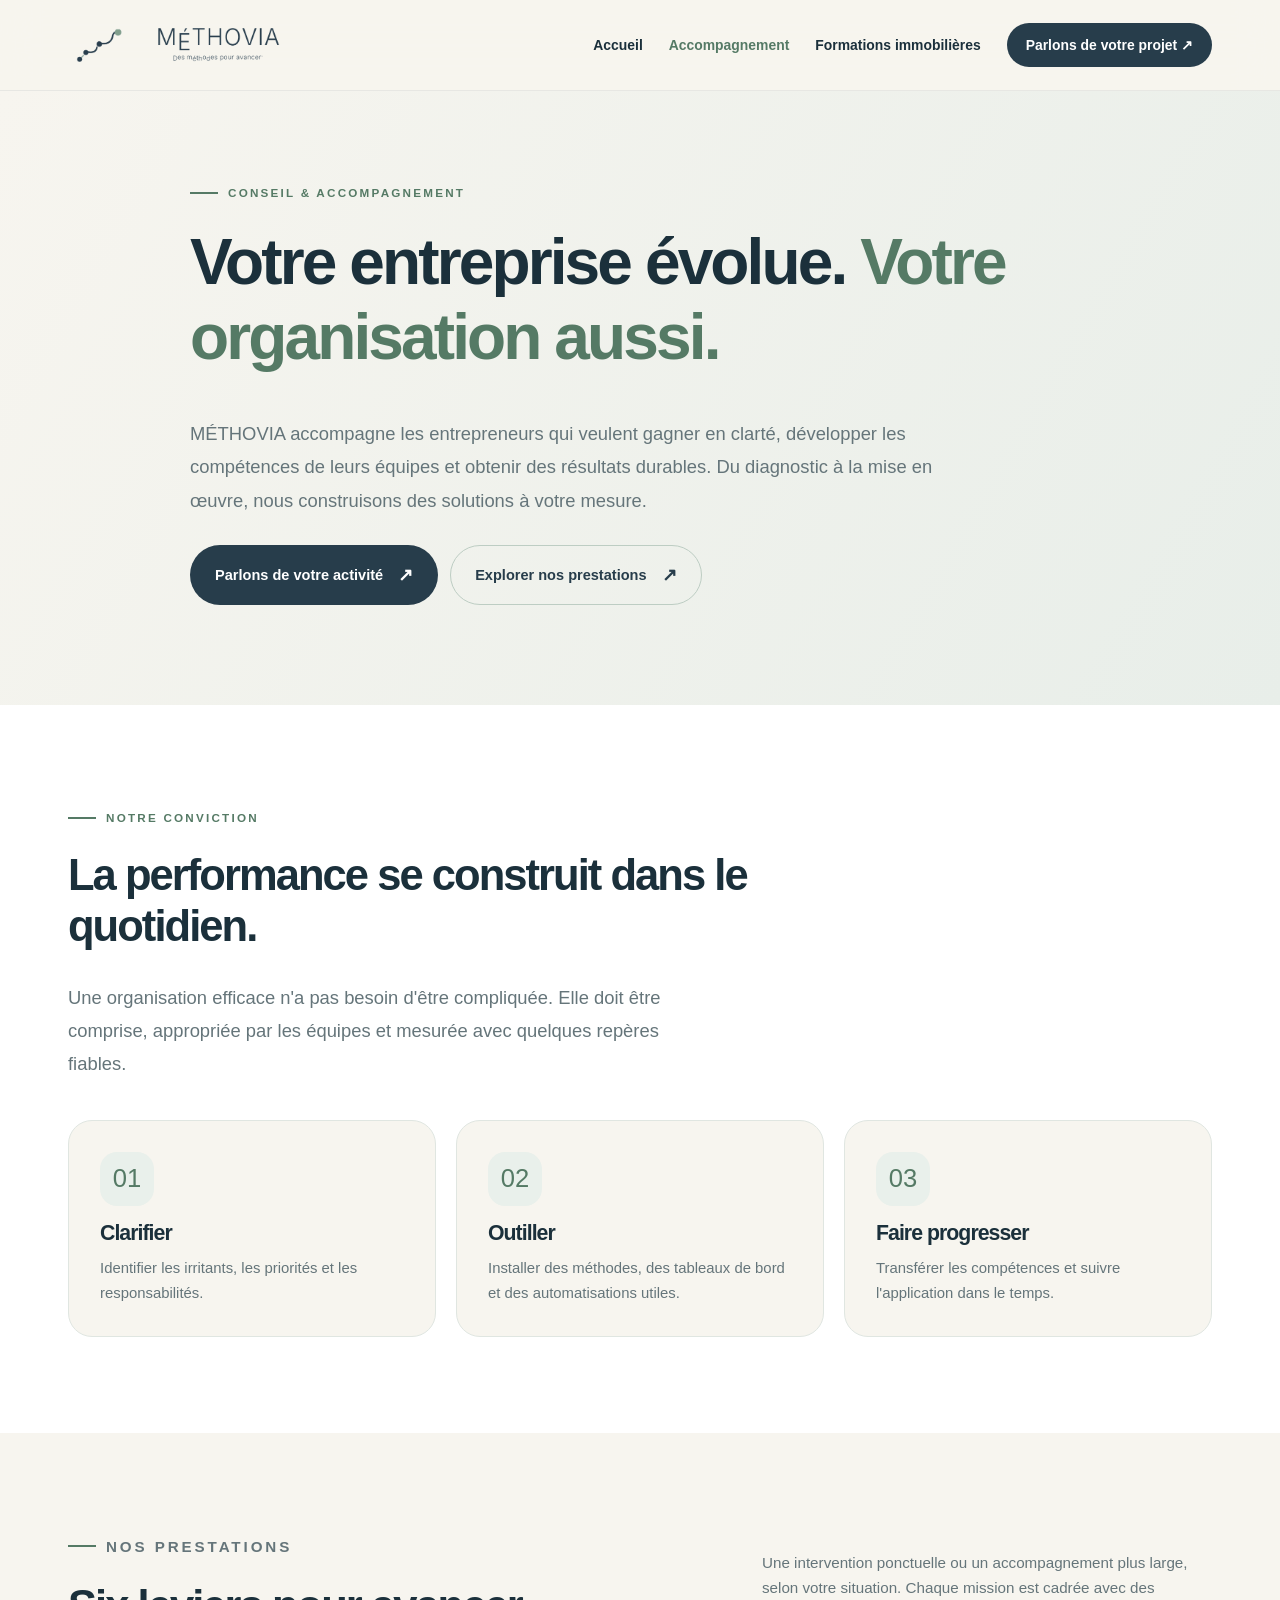
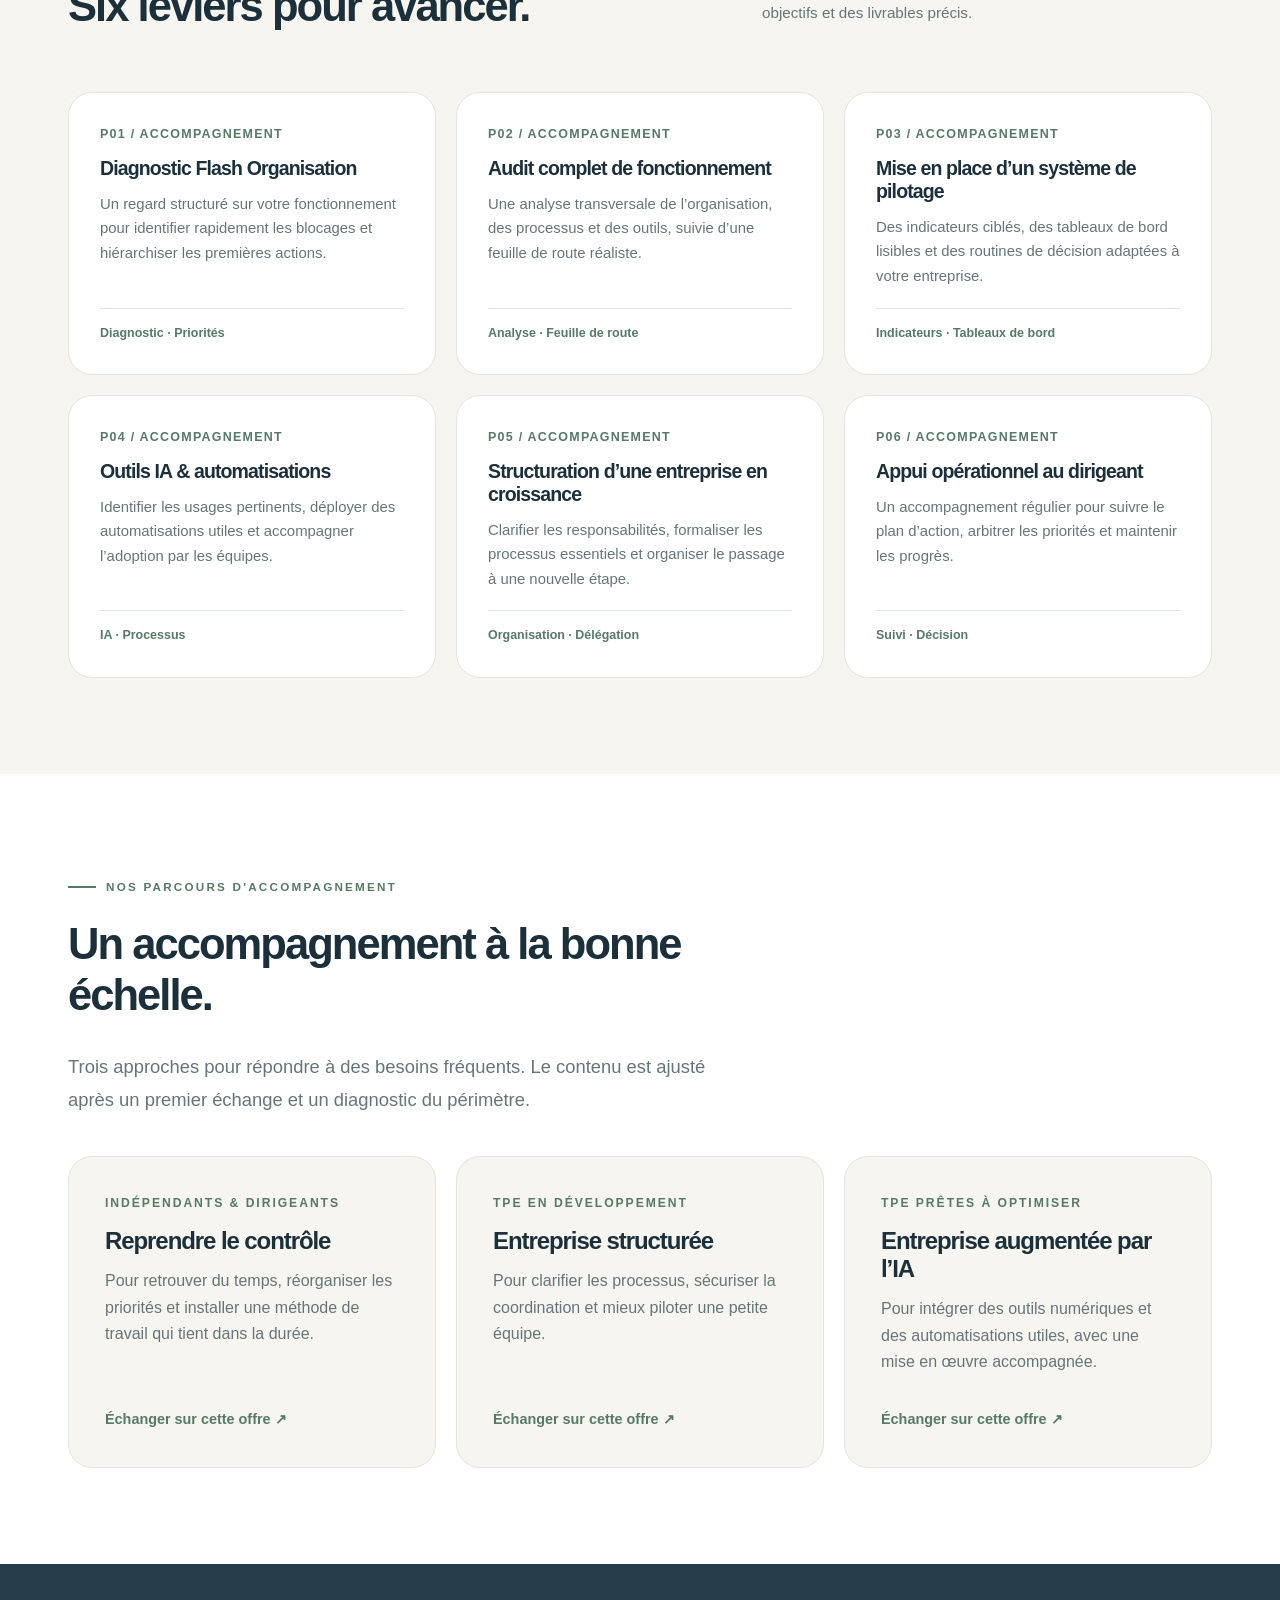
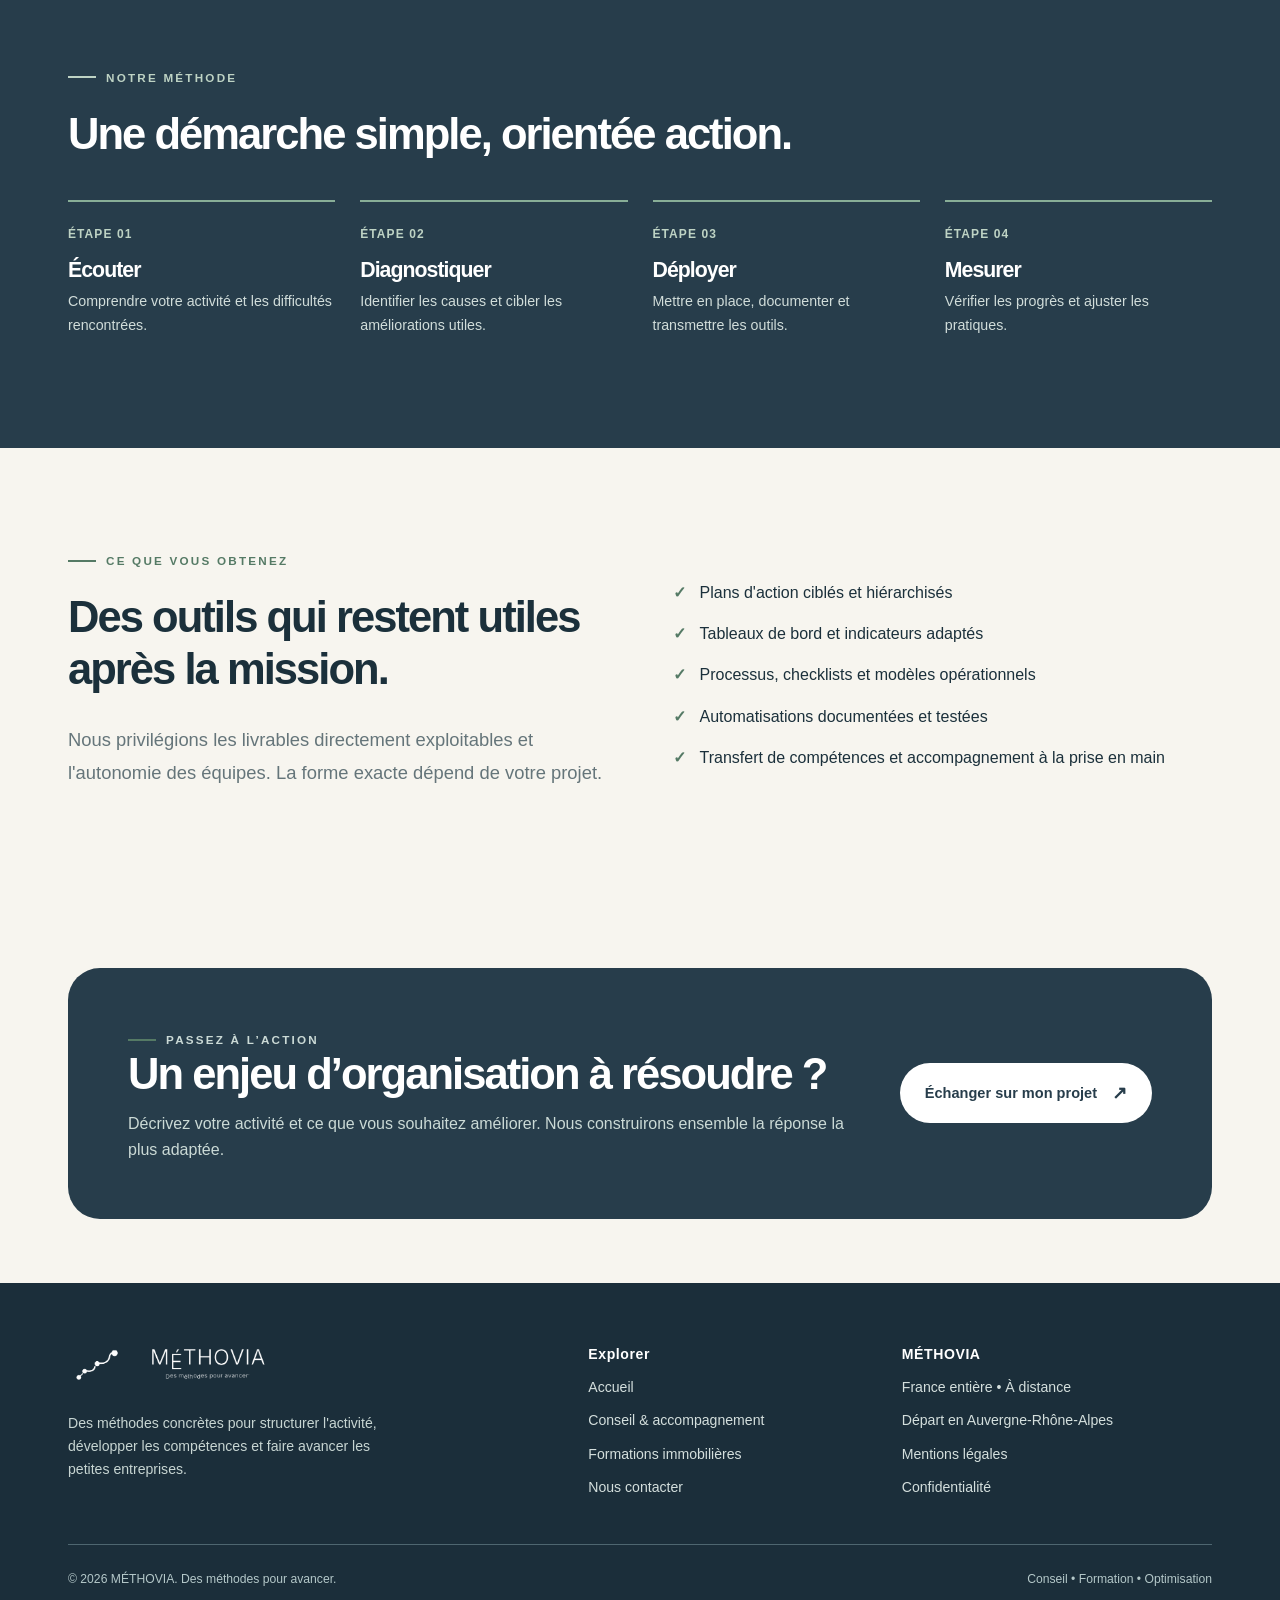
==== accompagnement/index.html @ 6d7514e6 "Ajout du site vitrine MÉTHOVIA (pages, charte, logos et configuration)" ====
<!DOCTYPE html><html lang="fr"><head><meta charset="utf-8"><meta name="viewport" content="width=device-width, initial-scale=1"><meta name="theme-color" content="#273D4B"><meta name="description" content="Conseil, audit d’organisation, pilotage, structuration et déploiement d’outils IA pour les indépendants et dirigeants de TPE."><meta name="robots" content="noindex,nofollow"><meta property="og:type" content="website"><meta property="og:locale" content="fr_FR"><meta property="og:title" content="Accompagnement des entrepreneurs | MÉTHOVIA"><meta property="og:description" content="Conseil, audit d’organisation, pilotage, structuration et déploiement d’outils IA pour les indépendants et dirigeants de TPE."><link rel="icon" type="image/png" sizes="64x64" href="/assets/favicon-64.png"><link rel="apple-touch-icon" href="/assets/favicon-192.png"><link rel="stylesheet" href="/assets/style.css"><script src="/assets/main.js" defer></script><title>Accompagnement des entrepreneurs | MÉTHOVIA</title></head><body><a class="skip" href="#contenu">Aller au contenu</a><header class="site-header"><div class="container header-inner"><a href="/" class="brand" aria-label="MÉTHOVIA — Accueil"><img src="/assets/logo-horizontal.png" alt="MÉTHOVIA — Des méthodes pour avancer" width="220" height="51"></a><button class="menu-toggle" type="button" aria-label="Ouvrir la navigation" aria-controls="navigation" aria-expanded="false" data-menu-toggle>☰ Menu</button><nav id="navigation" class="nav" aria-label="Navigation principale" data-main-nav data-open="false"><a href="/" >Accueil</a><a href="/accompagnement/" aria-current=page>Accompagnement</a><a href="/formations-immobilieres/" >Formations immobilières</a><a href="/contact/" class="nav-cta" >Parlons de votre projet ↗</a></nav></div></header><main id="contenu">
<section class="page-hero"><div class="container page-hero-inner"><p class="eyebrow">Conseil & accompagnement</p><h1>Votre entreprise évolue. <em>Votre organisation aussi.</em></h1><p class="lead">MÉTHOVIA accompagne les entrepreneurs qui veulent gagner en clarté, développer les compétences de leurs équipes et obtenir des résultats durables. Du diagnostic à la mise en œuvre, nous construisons des solutions à votre mesure.</p><div class="hero-actions"><a href="/contact/" class="btn btn-primary btn-arrow">Parlons de votre activité</a><a href="#prestations" class="btn btn-outline btn-arrow">Explorer nos prestations</a></div></div></section>
<section class="section section-light"><div class="container"><div class="intro"><p class="eyebrow">Notre conviction</p><h2>La performance se construit dans le quotidien.</h2><p class="lead">Une organisation efficace n'a pas besoin d'être compliquée. Elle doit être comprise, appropriée par les équipes et mesurée avec quelques repères fiables.</p></div><div class="grid3"><div class="panel panel-soft"><div class="symbol">01</div><h3>Clarifier</h3><p>Identifier les irritants, les priorités et les responsabilités.</p></div><div class="panel panel-soft"><div class="symbol">02</div><h3>Outiller</h3><p>Installer des méthodes, des tableaux de bord et des automatisations utiles.</p></div><div class="panel panel-soft"><div class="symbol">03</div><h3>Faire progresser</h3><p>Transférer les compétences et suivre l'application dans le temps.</p></div></div></div></section>
<section class="section" id="prestations"><div class="container"><div class="divider-heading"><div><p class="eyebrow">Nos prestations</p><h2>Six leviers pour avancer.</h2></div><p>Une intervention ponctuelle ou un accompagnement plus large, selon votre situation. Chaque mission est cadrée avec des objectifs et des livrables précis.</p></div><div class="grid3"><article class="panel module"><span class="number">P01 / ACCOMPAGNEMENT</span><h3>Diagnostic Flash Organisation</h3><p>Un regard structuré sur votre fonctionnement pour identifier rapidement les blocages et hiérarchiser les premières actions.</p><div class="meta">Diagnostic · Priorités</div></article><article class="panel module"><span class="number">P02 / ACCOMPAGNEMENT</span><h3>Audit complet de fonctionnement</h3><p>Une analyse transversale de l’organisation, des processus et des outils, suivie d’une feuille de route réaliste.</p><div class="meta">Analyse · Feuille de route</div></article><article class="panel module"><span class="number">P03 / ACCOMPAGNEMENT</span><h3>Mise en place d’un système de pilotage</h3><p>Des indicateurs ciblés, des tableaux de bord lisibles et des routines de décision adaptées à votre entreprise.</p><div class="meta">Indicateurs · Tableaux de bord</div></article><article class="panel module"><span class="number">P04 / ACCOMPAGNEMENT</span><h3>Outils IA & automatisations</h3><p>Identifier les usages pertinents, déployer des automatisations utiles et accompagner l’adoption par les équipes.</p><div class="meta">IA · Processus</div></article><article class="panel module"><span class="number">P05 / ACCOMPAGNEMENT</span><h3>Structuration d’une entreprise en croissance</h3><p>Clarifier les responsabilités, formaliser les processus essentiels et organiser le passage à une nouvelle étape.</p><div class="meta">Organisation · Délégation</div></article><article class="panel module"><span class="number">P06 / ACCOMPAGNEMENT</span><h3>Appui opérationnel au dirigeant</h3><p>Un accompagnement régulier pour suivre le plan d’action, arbitrer les priorités et maintenir les progrès.</p><div class="meta">Suivi · Décision</div></article></div></div></section>
<section class="section section-light"><div class="container"><div class="intro"><p class="eyebrow">Nos parcours d'accompagnement</p><h2>Un accompagnement à la bonne échelle.</h2><p class="lead">Trois approches pour répondre à des besoins fréquents. Le contenu est ajusté après un premier échange et un diagnostic du périmètre.</p></div><div class="grid3"><div class="pack"><span class="kicker">Indépendants & dirigeants</span><h3>Reprendre le contrôle</h3><p>Pour retrouver du temps, réorganiser les priorités et installer une méthode de travail qui tient dans la durée.</p><a class="link" href="/contact/">Échanger sur cette offre</a></div><div class="pack"><span class="kicker">TPE en développement</span><h3>Entreprise structurée</h3><p>Pour clarifier les processus, sécuriser la coordination et mieux piloter une petite équipe.</p><a class="link" href="/contact/">Échanger sur cette offre</a></div><div class="pack"><span class="kicker">TPE prêtes à optimiser</span><h3>Entreprise augmentée par l’IA</h3><p>Pour intégrer des outils numériques et des automatisations utiles, avec une mise en œuvre accompagnée.</p><a class="link" href="/contact/">Échanger sur cette offre</a></div></div></div></section>
<section class="section section-dark"><div class="container"><div class="intro"><p class="eyebrow">Notre méthode</p><h2>Une démarche simple, orientée action.</h2></div><div class="steps"><div class="step"><div class="stepn">ÉTAPE 01</div><h3>Écouter</h3><p>Comprendre votre activité et les difficultés rencontrées.</p></div><div class="step"><div class="stepn">ÉTAPE 02</div><h3>Diagnostiquer</h3><p>Identifier les causes et cibler les améliorations utiles.</p></div><div class="step"><div class="stepn">ÉTAPE 03</div><h3>Déployer</h3><p>Mettre en place, documenter et transmettre les outils.</p></div><div class="step"><div class="stepn">ÉTAPE 04</div><h3>Mesurer</h3><p>Vérifier les progrès et ajuster les pratiques.</p></div></div></div></section>
<section class="section"><div class="container grid2" style="align-items:center;gap:65px"><div><p class="eyebrow">Ce que vous obtenez</p><h2>Des outils qui restent utiles après la mission.</h2><p class="lead">Nous privilégions les livrables directement exploitables et l'autonomie des équipes. La forme exacte dépend de votre projet.</p></div><ul class="check-list"><li>Plans d'action ciblés et hiérarchisés</li><li>Tableaux de bord et indicateurs adaptés</li><li>Processus, checklists et modèles opérationnels</li><li>Automatisations documentées et testées</li><li>Transfert de compétences et accompagnement à la prise en main</li></ul></div></section>
<section class="section-tight"><div class="container"><div class="cta-block"><div><p class="eyebrow">Passez à l’action</p><h2>Un enjeu d’organisation à résoudre ?</h2><p>Décrivez votre activité et ce que vous souhaitez améliorer. Nous construirons ensemble la réponse la plus adaptée.</p></div><a class="btn btn-white btn-arrow" href="/contact/">Échanger sur mon projet</a></div></div></section></main><footer class="footer"><div class="container"><div class="footer-grid"><div><a href="/" aria-label="Retour à l'accueil"><img class="footer-brand" src="/assets/logo-blanc.png" alt="MÉTHOVIA"></a><p>Des méthodes concrètes pour structurer l'activité, développer les compétences et faire avancer les petites entreprises.</p></div><div><h4>Explorer</h4><div class="footer-links"><a href="/">Accueil</a><a href="/accompagnement/">Conseil & accompagnement</a><a href="/formations-immobilieres/">Formations immobilières</a><a href="/contact/">Nous contacter</a></div></div><div><h4>MÉTHOVIA</h4><div class="footer-links"><span>France entière • À distance</span><span>Départ en Auvergne-Rhône-Alpes</span><a href="/mentions-legales/">Mentions légales</a><a href="/confidentialite/">Confidentialité</a></div></div></div><div class="footer-bottom"><span>© <span data-year>2026</span> MÉTHOVIA. Des méthodes pour avancer.</span><span>Conseil • Formation • Optimisation</span></div></div></footer></body></html>
---- assets/style.css ----
:root{--navy:#273d4b;--navy-dark:#1b2e3a;--sage:#829f8d;--sage-dark:#557a65;--cream:#f7f5ef;--mist:#e0e6e3;--ink:#1b303b;--muted:#65757a;--border:#e0e6e1;--white:#fff;--shadow:0 24px 74px rgba(26,51,64,.08);--radius:24px}
*{box-sizing:border-box}html{scroll-behavior:smooth}body{margin:0;background:var(--cream);font-family:Manrope,'Avenir Next','Segoe UI',Arial,sans-serif;color:var(--ink);line-height:1.65;-webkit-font-smoothing:antialiased}img{max-width:100%;height:auto}a{color:inherit;text-decoration:none}p{margin:0 0 1em}h1,h2,h3,h4{line-height:1.18;letter-spacing:-.045em;margin:0 0 .65em}h1{font-size:clamp(2.9rem,5.65vw,5.9rem);font-weight:650}h2{font-size:clamp(2rem,3.4vw,3.35rem);font-weight:630}h3{font-size:1.33rem;font-weight:650}small{font-size:.8rem}.container{width:min(1144px,calc(100% - 48px));margin:auto}.skip{position:absolute;left:-9999px;top:10px;z-index:99}.skip:focus{left:10px;background:white;padding:10px}.site-header{position:sticky;top:0;background:rgba(247,245,239,.94);backdrop-filter:blur(20px);border-bottom:1px solid rgba(39,61,75,.08);z-index:50}.header-inner{height:90px;display:flex;align-items:center;justify-content:space-between;gap:24px}.brand{display:flex;align-items:center;flex-shrink:0}.brand img{width:220px;height:auto;display:block}.nav{display:flex;align-items:center;gap:26px}.nav a{font-size:.87rem;font-weight:620;transition:color .18s}.nav a:hover,.nav a[aria-current=page]{color:var(--sage-dark)}.nav .nav-cta{color:#fff;background:var(--navy);padding:11px 19px;border-radius:999px;display:inline-flex;align-items:center}.nav .nav-cta:hover{background:#36576a;color:#fff}.menu-toggle{display:none;border:1px solid var(--border);background:#fff;border-radius:12px;padding:10px 12px;color:var(--navy);font:inherit;font-weight:650}.section{padding:96px 0}.section-tight{padding:64px 0}.section-light{background:#fff}.section-dark{background:var(--navy);color:#fff}.section-sage{background:#e7eeea}.eyebrow{display:inline-flex;gap:10px;align-items:center;text-transform:uppercase;letter-spacing:.19em;font-size:.73rem;font-weight:750;color:var(--sage-dark);margin:0 0 22px}.eyebrow:before{content:'';display:inline-block;width:28px;height:2px;background:var(--sage-dark)}.section-dark .eyebrow{color:#bed3c4}.section-dark .eyebrow:before{background:#bed3c4}.lead{font-size:1.15rem;line-height:1.8;color:var(--muted);max-width:640px}.section-dark .lead{color:#d0ddd9}.intro{max-width:740px;margin-bottom:40px}.intro p:last-child{margin-bottom:0}.muted{color:var(--muted)}.hero{padding:93px 0 105px;overflow:hidden;position:relative}.hero:before{content:'';position:absolute;right:-130px;top:10%;width:500px;height:500px;background:radial-gradient(circle,rgba(130,159,141,.14),transparent 67%);pointer-events:none}.hero-grid{display:grid;grid-template-columns:1.08fr .92fr;gap:60px;align-items:center}.hero h1{max-width:720px}.hero h1 em{font-style:normal;color:var(--sage-dark)}.hero .lead{max-width:575px}.hero-actions{display:flex;align-items:center;flex-wrap:wrap;gap:12px;margin:28px 0 28px}.btn{display:inline-flex;align-items:center;justify-content:center;gap:15px;border-radius:100px;padding:14px 24px;font-weight:730;font-size:.91rem;min-height:52px;border:1px solid transparent;cursor:pointer;transition:transform .2s,background .2s;color:inherit}.btn:hover{transform:translateY(-2px)}.btn-primary{background:var(--navy);color:#fff}.btn-primary:hover{background:var(--navy-dark)}.btn-outline{border-color:#bdcdc3;background:transparent;color:var(--navy)}.btn-outline:hover{background:#e7eee9}.btn-white{background:#fff;color:var(--navy)}.btn-arrow:after{content:'↗';font-size:1.15rem}.hero-trust{display:flex;flex-wrap:wrap;gap:20px;margin-top:25px;font-size:.82rem;color:var(--muted)}.hero-trust span::before{content:'✓';color:var(--sage-dark);margin-right:8px;font-weight:800}.hero-graphic{position:relative;min-height:500px;display:grid;place-items:center}.graphic-back{position:absolute;inset:10% 5%;background:linear-gradient(135deg,#e3ebe5 0%,#c5d5cc 100%);border-radius:42% 58% 60% 40% / 50% 30% 70% 50%;transform:rotate(-10deg)}.graphic-card{position:relative;background:rgba(255,255,255,.97);border:1px solid rgba(255,255,255,.8);border-radius:28px;box-shadow:0 30px 80px rgba(26,53,66,.15);padding:36px;width:min(430px,92%);transform:rotate(1deg)}.graphic-head{display:flex;justify-content:space-between;align-items:start;gap:20px;margin-bottom:26px}.graphic-head h3{font-size:1.6rem;margin:0}.small-label{letter-spacing:.14em;text-transform:uppercase;font-size:.67rem;color:var(--sage-dark);font-weight:740}.iconmark{width:52px;height:52px;border-radius:18px;background:var(--cream);padding:7px;object-fit:contain}.path-list{position:relative;display:grid;gap:24px}.path-list:before{content:'';position:absolute;width:2px;height:calc(100% - 37px);top:18px;left:18px;background:linear-gradient(var(--navy),var(--sage));opacity:.3}.path-step{display:flex;align-items:center;gap:19px;position:relative}.path-num{border:3px solid white;box-shadow:0 0 0 1px var(--border);border-radius:50%;width:38px;height:38px;min-width:38px;display:grid;place-items:center;background:var(--navy);color:#fff;font-size:.7rem;font-weight:800}.path-step:last-child .path-num{background:var(--sage-dark)}.path-step strong{font-size:.98rem}.path-step small{color:var(--muted);display:block}.chip{display:inline-flex;border:1px solid var(--border);padding:7px 13px;border-radius:100px;font-size:.75rem;font-weight:650;color:var(--sage-dark)}.hero-floating{position:absolute;bottom:22px;right:4px;background:var(--navy);color:#fff;padding:14px 19px;border-radius:16px;box-shadow:var(--shadow);font-size:.82rem;font-weight:650;transform:rotate(-4deg)}.grid3{display:grid;grid-template-columns:repeat(3,minmax(0,1fr));gap:20px}.grid2{display:grid;grid-template-columns:repeat(2,minmax(0,1fr));gap:20px}.grid4{display:grid;grid-template-columns:repeat(4,minmax(0,1fr));gap:17px}.panel{background:#fff;border:1px solid var(--border);padding:31px;border-radius:var(--radius);transition:transform .2s,box-shadow .2s}.panel:hover{transform:translateY(-3px);box-shadow:var(--shadow)}.panel h3{margin:15px 0 10px}.panel p{color:var(--muted);font-size:.93rem;margin:0}.panel .pill{margin-top:20px}.panel .number{font-size:.78rem;letter-spacing:.1em;font-weight:780;color:var(--sage-dark)}.panel-soft{background:var(--cream)}.panel-navy{background:var(--navy);color:#fff;border-color:var(--navy)}.panel-navy p{color:#d6e1de}.symbol{width:54px;height:54px;border-radius:17px;background:#e9f0eb;color:var(--sage-dark);display:grid;place-items:center;font-size:1.6rem;font-weight:500;line-height:1}.panel-navy .symbol{background:#3d5a5e;color:#e6eeeb}.benefit{border-top:1px solid var(--border);padding:24px 0 5px}.benefit strong{font-size:1.18rem;display:block;margin-bottom:7px}.benefit span{color:var(--muted);font-size:.92rem}.editorial{display:grid;grid-template-columns:.72fr 1.28fr;gap:8%;align-items:center}.founder-graphic{height:420px;border-radius:26px;display:flex;flex-direction:column;justify-content:space-between;padding:36px;background:var(--navy);position:relative;overflow:hidden;color:#fff}.founder-graphic:after{content:'';position:absolute;width:330px;height:330px;border:80px solid rgba(130,159,141,.18);border-radius:50%;bottom:-160px;right:-160px}.founder-graphic .quote-icon{font-size:7rem;line-height:.7;font-family:Georgia,serif;color:var(--sage);opacity:.6}.founder-graphic strong{z-index:1;position:relative;font-size:1.85rem;max-width:280px;line-height:1.35;font-weight:560;letter-spacing:-.035em}.editorial-quote{font-size:1.14rem;color:var(--ink);line-height:1.95}.founder-details{font-size:.82rem;letter-spacing:.08em;color:var(--sage-dark);font-weight:700;text-transform:uppercase}.cta-block{border-radius:32px;background:var(--navy);padding:55px 60px;color:#fff;display:grid;grid-template-columns:1fr auto;gap:40px;align-items:center}.cta-block h2{max-width:710px;margin:0 0 10px}.cta-block p{color:#cbdad6;margin:0}.cta-block .btn{white-space:nowrap}.page-hero{padding:85px 0 72px;background:linear-gradient(120deg,var(--cream),#e8eee9)}.page-hero-inner{max-width:900px}.page-hero h1{font-size:clamp(2.75rem,5vw,5rem);max-width:900px}.page-hero h1 em{font-style:normal;color:var(--sage-dark)}.page-hero .lead{max-width:800px}.divider-heading{display:flex;align-items:center;justify-content:space-between;gap:30px;margin-bottom:32px}.divider-heading p{max-width:450px;font-size:.95rem;color:var(--muted)}.module{display:flex;flex-direction:column;min-height:214px}.module h3{font-size:1.22rem;margin:12px 0 12px}.module p{flex:1}.module .meta{border-top:1px solid var(--border);margin-top:19px;padding-top:14px;font-size:.78rem;color:var(--sage-dark);font-weight:660}.tagline{display:inline-flex;gap:10px;align-items:center;font-size:.8rem;font-weight:700;color:var(--sage-dark);letter-spacing:.055em;text-transform:uppercase}.tags{display:flex;gap:8px;flex-wrap:wrap;margin-top:17px}.pack{padding:36px;border-radius:24px;background:var(--cream);border:1px solid var(--border);display:flex;flex-direction:column}.pack h3{font-size:1.5rem;margin:14px 0 13px}.pack p{color:var(--muted);flex:1}.pack .link{margin-top:16px}.link{font-weight:730;color:var(--sage-dark);font-size:.9rem}.link:after{content:' ↗'}.steps{display:grid;grid-template-columns:repeat(4,minmax(0,1fr));gap:25px}.step{padding-top:23px;border-top:2px solid var(--sage)}.step .stepn{font-size:.75rem;font-weight:750;color:var(--sage-dark);letter-spacing:.09em}.step h3{margin:13px 0 7px}.step p{font-size:.89rem;color:var(--muted)}.section-dark .step{border-top-color:#88ae97}.section-dark .step p{color:#d1ddda}.section-dark .stepn{color:#bed3c4}.callout{background:#e7eeea;border-radius:24px;padding:34px;display:flex;gap:30px;align-items:center}.callout h3{margin-bottom:9px}.check-list{list-style:none;padding:0;margin:0;display:grid;gap:15px}.check-list li{padding-left:27px;position:relative}.check-list li:before{content:'✓';position:absolute;left:0;color:var(--sage-dark);font-weight:800}.kicker{font-weight:750;font-size:.76rem;letter-spacing:.16em;text-transform:uppercase;color:var(--sage-dark)}.form-card{background:#fff;border:1px solid var(--border);padding:34px;border-radius:24px}.form-grid{display:grid;grid-template-columns:1fr 1fr;gap:15px}.field{display:flex;flex-direction:column;gap:7px;margin-bottom:16px}.field label{font-size:.83rem;font-weight:750}.field input,.field textarea,.field select{font:inherit;width:100%;background:#fbfcfa;border:1px solid #cbd8ce;border-radius:13px;padding:12px 14px;min-height:50px;color:var(--ink)}.field textarea{min-height:138px;resize:vertical}.field input:focus-visible,.field textarea:focus-visible,.field select:focus-visible{outline:2px solid var(--sage-dark);outline-offset:2px}.checkrow{display:flex;align-items:start;gap:12px;font-size:.82rem;color:var(--muted);margin:12px 0 20px}.checkrow input{margin-top:6px}.legal-note{background:#fff8e9;border:1px solid #e2cf9c;border-radius:14px;padding:17px 20px;font-size:.88rem;color:#745b27}.footer{background:var(--navy-dark);color:#fff;padding:58px 0 26px}.footer-grid{display:grid;grid-template-columns:1.35fr .75fr .9fr;gap:55px;padding-bottom:45px}.footer-brand{width:205px;margin-bottom:15px}.footer p{color:#c7d5d2;font-size:.88rem;max-width:330px}.footer h4{color:#fff;font-size:.88rem;letter-spacing:.04em;margin:5px 0 14px}.footer-links{display:grid;gap:10px;font-size:.88rem;color:#d4dfdd}.footer-links a:hover{color:#a9c9b4}.footer-bottom{border-top:1px solid #4e6670;padding-top:24px;display:flex;flex-wrap:wrap;justify-content:space-between;gap:12px;font-size:.76rem;color:#b4c8c9}.article{max-width:840px}.article h2{font-size:1.65rem;margin-top:35px}.article p{color:#586a6d}.article li{margin-bottom:8px}.article a{text-decoration:underline}.marker{color:var(--sage-dark)}:focus-visible{outline:3px solid #8cae94;outline-offset:3px}::selection{background:#d2e0d5}
@media(max-width:1000px){.hero-grid{gap:24px}.grid4{grid-template-columns:repeat(2,1fr)}.nav{gap:13px}.nav a{font-size:.82rem}.brand img{width:190px}.graphic-card{padding:25px}.hero-floating{right:-5px}}
@media(max-width:760px){.container{width:min(100% - 36px,1144px)}.header-inner{height:76px}.brand img{width:180px}.menu-toggle{display:block}.nav{display:none;position:absolute;left:0;right:0;top:76px;background:var(--cream);padding:24px 18px 30px;flex-direction:column;align-items:stretch;border-bottom:1px solid var(--border);gap:0;box-shadow:0 18px 25px rgba(25,44,52,.07)}.nav[data-open=true]{display:flex}.nav a{font-size:1rem;padding:13px 8px}.nav .nav-cta{justify-content:center;margin-top:14px}.hero{padding:55px 0 80px}.hero-grid,.editorial{grid-template-columns:1fr}.hero-graphic{min-height:430px;margin-top:8px}.hero h1{font-size:clamp(2.6rem,9vw,4rem)}.section{padding:64px 0}.section-tight{padding:43px 0}.grid3,.grid2{grid-template-columns:1fr}.grid4{grid-template-columns:repeat(2,minmax(0,1fr))}.editorial{gap:30px}.founder-graphic{height:310px}.cta-block{padding:32px;grid-template-columns:1fr;gap:20px}.cta-block .btn{justify-self:start}.page-hero{padding:65px 0 55px}.divider-heading{align-items:start;flex-direction:column;gap:0}.steps{grid-template-columns:repeat(2,1fr)}.footer-grid{grid-template-columns:1fr 1fr;gap:30px}.footer-grid>div:first-child{grid-column:1/-1}.form-grid{grid-template-columns:1fr}.callout{flex-direction:column;align-items:start}}
@media(max-width:450px){.hero-graphic{min-height:415px}.graphic-card{padding:23px;width:100%}.hero-floating{font-size:.7rem;bottom:5px}.grid4,.steps{grid-template-columns:1fr}.footer-grid{grid-template-columns:1fr}.footer-grid>div:first-child{grid-column:auto}.panel{padding:25px}.form-card{padding:24px}.cta-block{padding:29px}.btn{width:100%}.hero-actions{align-items:stretch}.brand img{width:170px}}
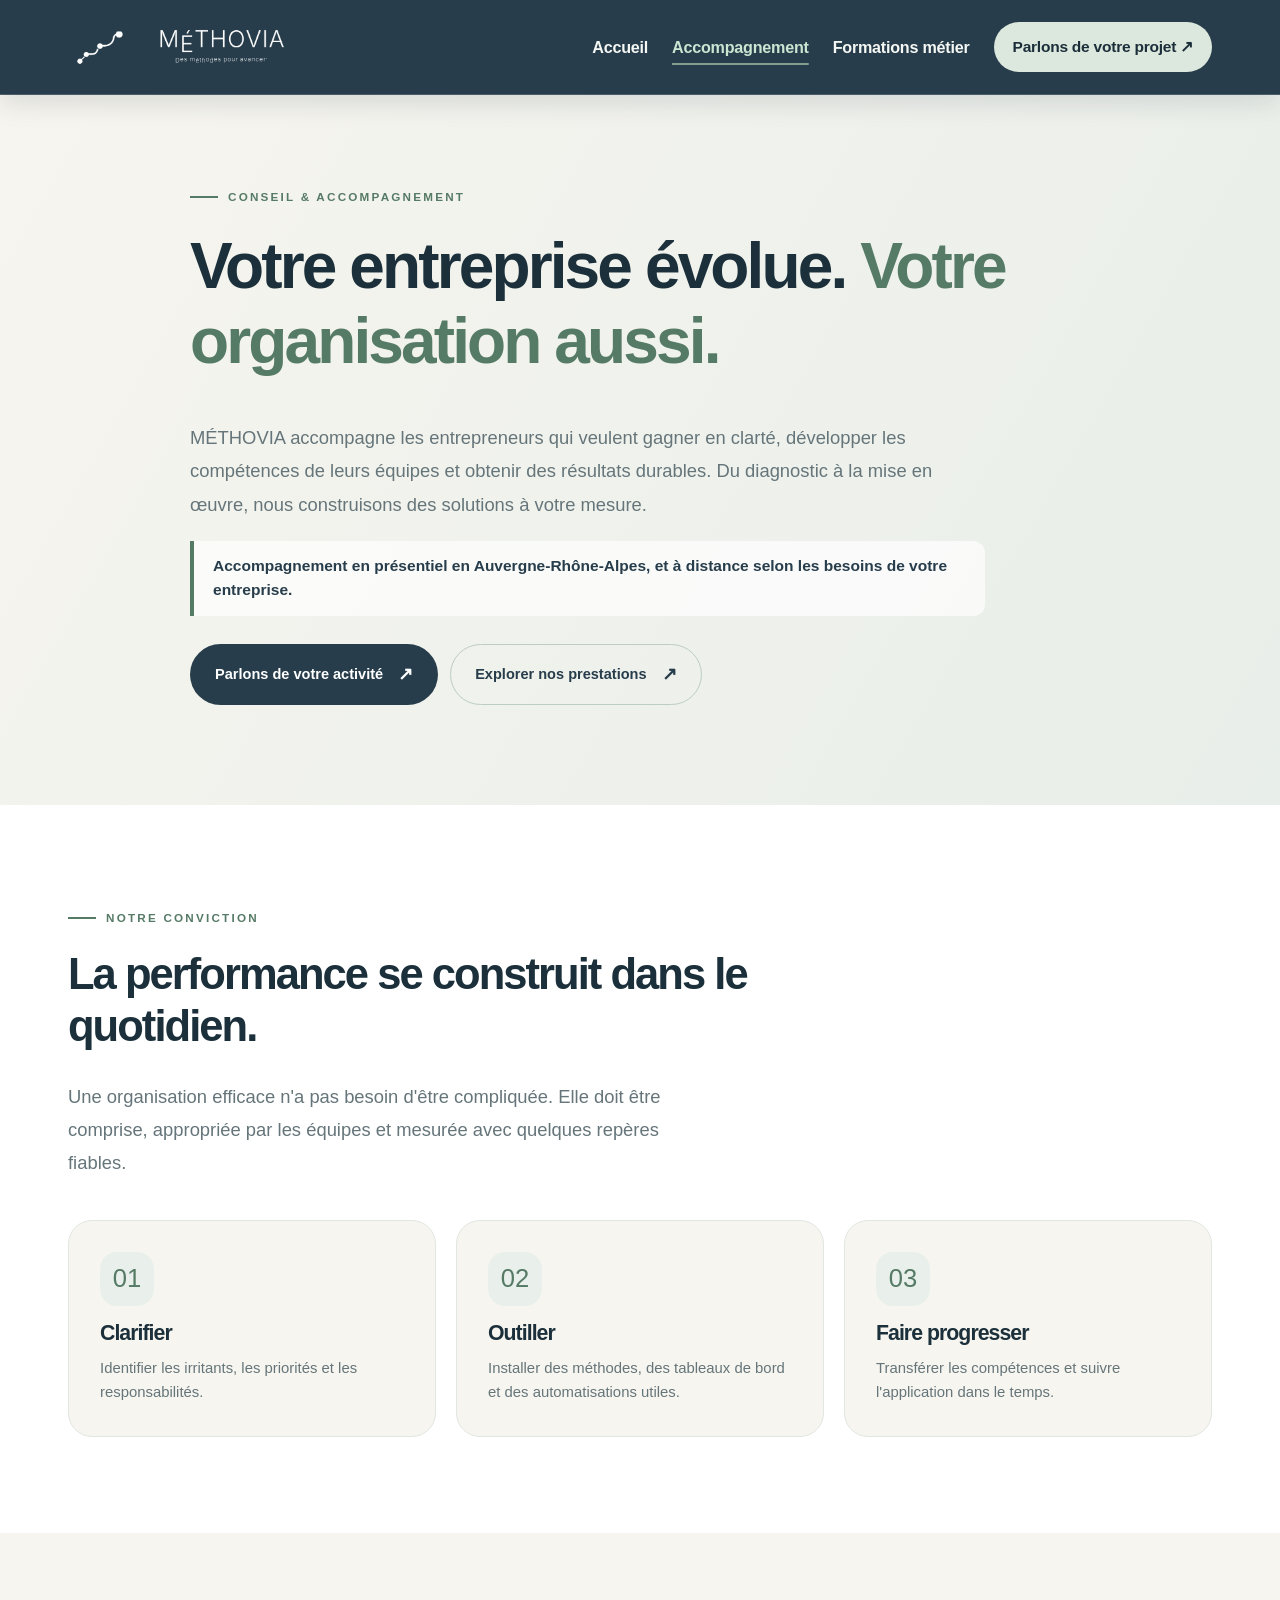
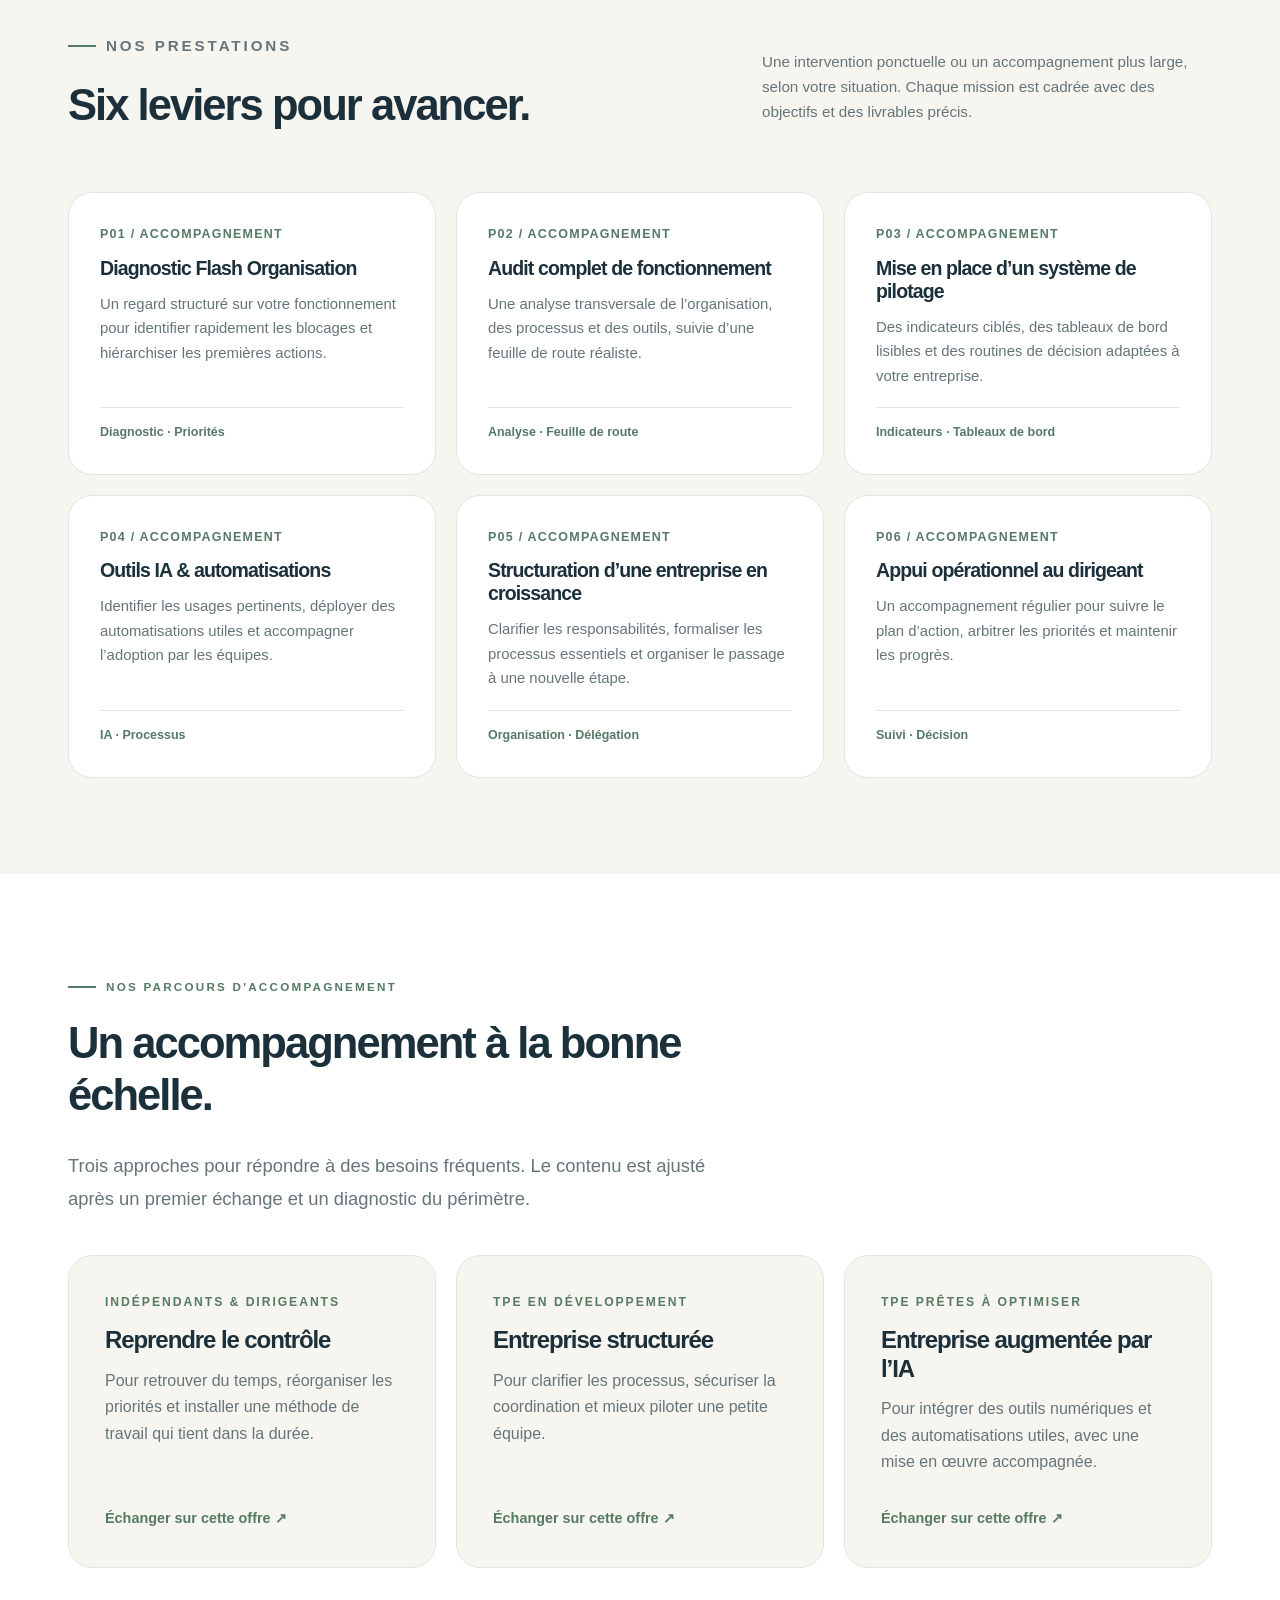
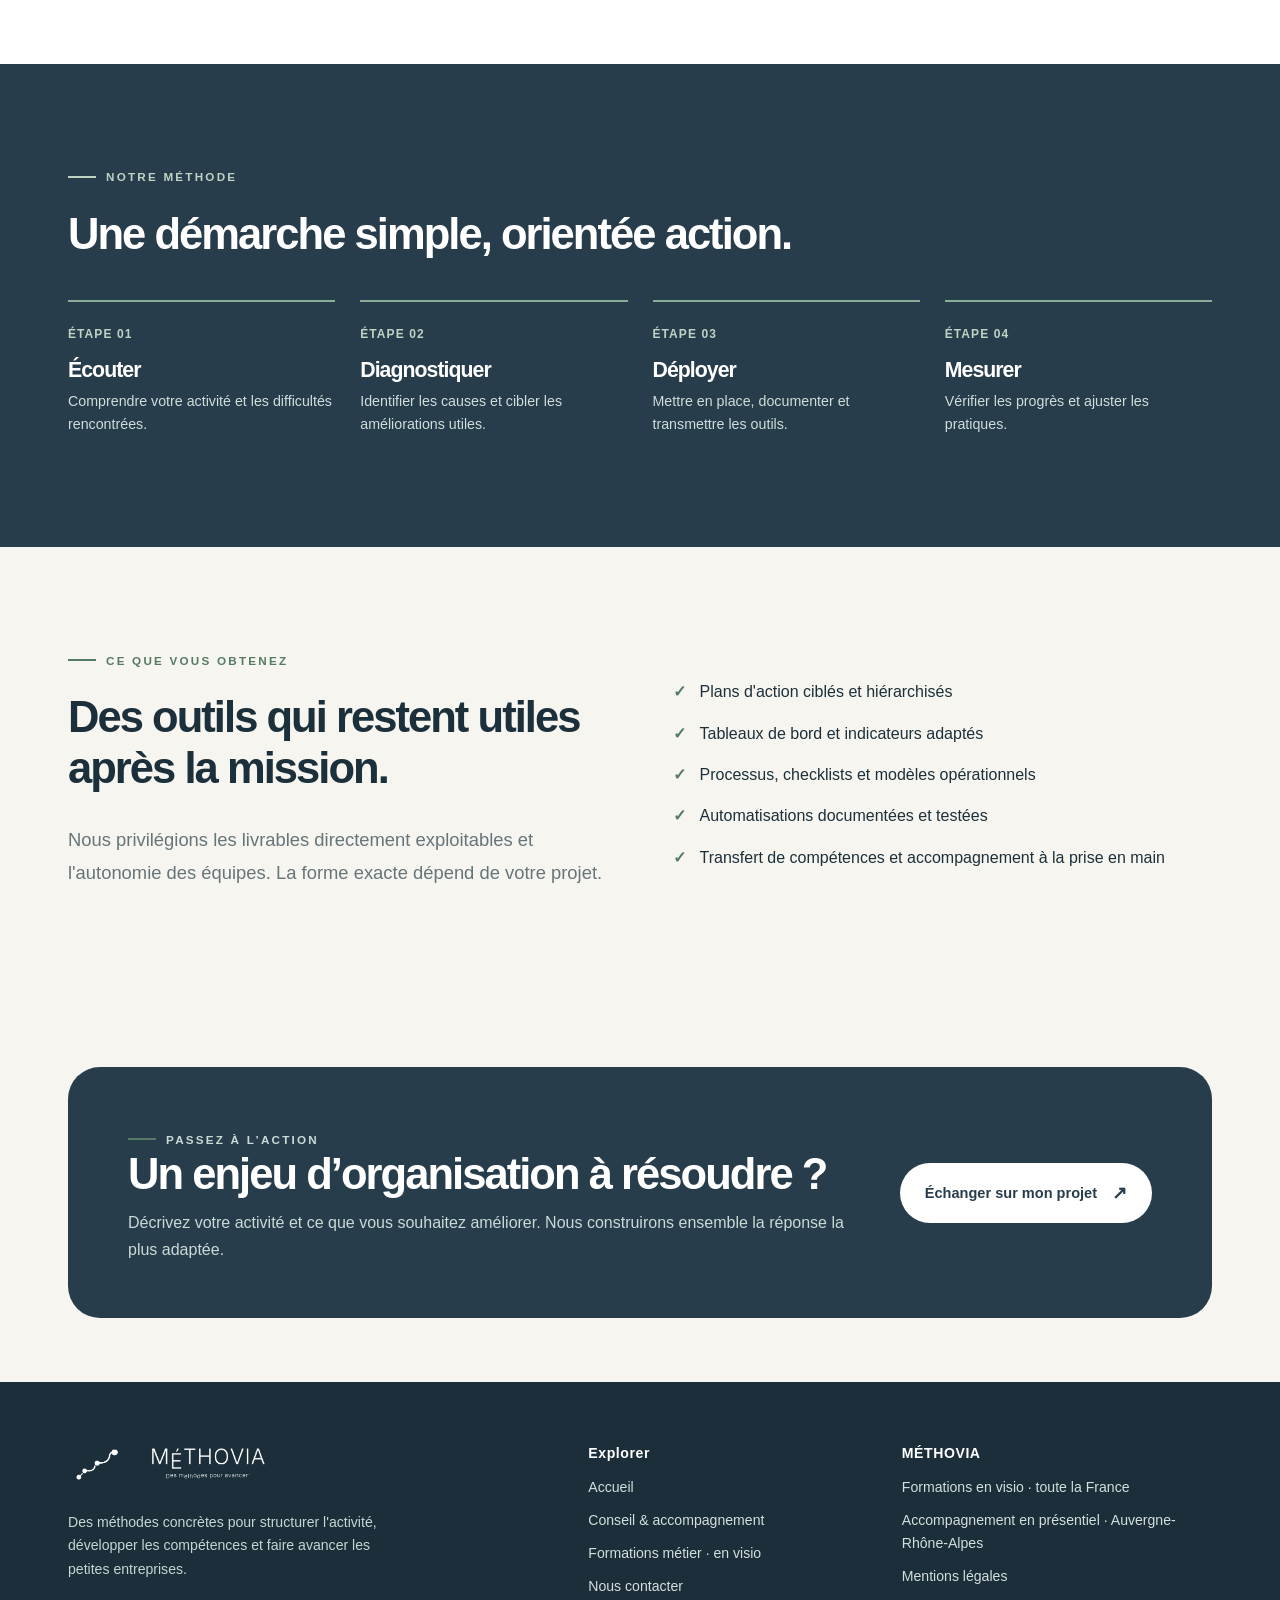
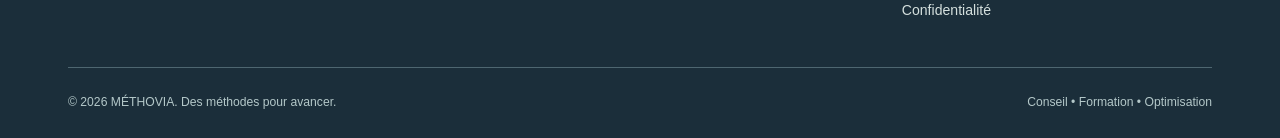
==== commit 95ffb13d: "Harmonise la présentation MÉTHOVIA : visuels, navigation, visio et accompagnement" ====
--- a/accompagnement/index.html
+++ b/accompagnement/index.html
@@ -1,8 +1,9 @@
-<!DOCTYPE html><html lang="fr"><head><meta charset="utf-8"><meta name="viewport" content="width=device-width, initial-scale=1"><meta name="theme-color" content="#273D4B"><meta name="description" content="Conseil, audit d’organisation, pilotage, structuration et déploiement d’outils IA pour les indépendants et dirigeants de TPE."><meta name="robots" content="noindex,nofollow"><meta property="og:type" content="website"><meta property="og:locale" content="fr_FR"><meta property="og:title" content="Accompagnement des entrepreneurs | MÉTHOVIA"><meta property="og:description" content="Conseil, audit d’organisation, pilotage, structuration et déploiement d’outils IA pour les indépendants et dirigeants de TPE."><link rel="icon" type="image/png" sizes="64x64" href="/assets/favicon-64.png"><link rel="apple-touch-icon" href="/assets/favicon-192.png"><link rel="stylesheet" href="/assets/style.css"><script src="/assets/main.js" defer></script><title>Accompagnement des entrepreneurs | MÉTHOVIA</title></head><body><a class="skip" href="#contenu">Aller au contenu</a><header class="site-header"><div class="container header-inner"><a href="/" class="brand" aria-label="MÉTHOVIA — Accueil"><img src="/assets/logo-horizontal.png" alt="MÉTHOVIA — Des méthodes pour avancer" width="220" height="51"></a><button class="menu-toggle" type="button" aria-label="Ouvrir la navigation" aria-controls="navigation" aria-expanded="false" data-menu-toggle>☰ Menu</button><nav id="navigation" class="nav" aria-label="Navigation principale" data-main-nav data-open="false"><a href="/" >Accueil</a><a href="/accompagnement/" aria-current=page>Accompagnement</a><a href="/formations-immobilieres/" >Formations immobilières</a><a href="/contact/" class="nav-cta" >Parlons de votre projet ↗</a></nav></div></header><main id="contenu">
-<section class="page-hero"><div class="container page-hero-inner"><p class="eyebrow">Conseil & accompagnement</p><h1>Votre entreprise évolue. <em>Votre organisation aussi.</em></h1><p class="lead">MÉTHOVIA accompagne les entrepreneurs qui veulent gagner en clarté, développer les compétences de leurs équipes et obtenir des résultats durables. Du diagnostic à la mise en œuvre, nous construisons des solutions à votre mesure.</p><div class="hero-actions"><a href="/contact/" class="btn btn-primary btn-arrow">Parlons de votre activité</a><a href="#prestations" class="btn btn-outline btn-arrow">Explorer nos prestations</a></div></div></section>
+<!DOCTYPE html>
+<html lang="fr"><head><meta charset="utf-8"/><meta content="width=device-width, initial-scale=1" name="viewport"/><meta content="#273D4B" name="theme-color"/><meta content="Conseil, audit d’organisation, pilotage, structuration et déploiement d’outils IA pour les indépendants et dirigeants de TPE." name="description"/><meta content="noindex,nofollow" name="robots"/><meta content="website" property="og:type"/><meta content="fr_FR" property="og:locale"/><meta content="Accompagnement des entrepreneurs | MÉTHOVIA" property="og:title"/><meta content="Conseil, audit d’organisation, pilotage, structuration et déploiement d’outils IA pour les indépendants et dirigeants de TPE." property="og:description"/><link href="/assets/favicon-64.png" rel="icon" sizes="64x64" type="image/png"/><link href="/assets/favicon-192.png" rel="apple-touch-icon"/><link href="/assets/style.css" rel="stylesheet"/><script defer="" src="/assets/main.js"></script><title>Accompagnement des entrepreneurs | MÉTHOVIA</title></head><body><a class="skip" href="#contenu">Aller au contenu</a><header class="site-header"><div class="container header-inner"><a aria-label="MÉTHOVIA — Accueil" class="brand" href="/"><img alt="MÉTHOVIA — Des méthodes pour avancer" height="51" src="/assets/logo-blanc.png" width="220"/></a><button aria-controls="navigation" aria-expanded="false" aria-label="Ouvrir la navigation" class="menu-toggle" data-menu-toggle="" type="button">☰ Menu</button><nav aria-label="Navigation principale" class="nav" data-main-nav="" data-open="false" id="navigation"><a href="/">Accueil</a><a aria-current="page" href="/accompagnement/">Accompagnement</a><a href="/formations-immobilieres/">Formations métier</a><a class="nav-cta" href="/contact/">Parlons de votre projet ↗</a></nav></div></header><main id="contenu">
+<section class="page-hero"><div class="container page-hero-inner"><p class="eyebrow">Conseil &amp; accompagnement</p><h1>Votre entreprise évolue. <em>Votre organisation aussi.</em></h1><p class="lead">MÉTHOVIA accompagne les entrepreneurs qui veulent gagner en clarté, développer les compétences de leurs équipes et obtenir des résultats durables. Du diagnostic à la mise en œuvre, nous construisons des solutions à votre mesure.</p><p class="modality-line">Accompagnement en présentiel en Auvergne-Rhône-Alpes, et à distance selon les besoins de votre entreprise.</p><div class="hero-actions"><a class="btn btn-primary btn-arrow" href="/contact/">Parlons de votre activité</a><a class="btn btn-outline btn-arrow" href="#prestations">Explorer nos prestations</a></div></div></section>
 <section class="section section-light"><div class="container"><div class="intro"><p class="eyebrow">Notre conviction</p><h2>La performance se construit dans le quotidien.</h2><p class="lead">Une organisation efficace n'a pas besoin d'être compliquée. Elle doit être comprise, appropriée par les équipes et mesurée avec quelques repères fiables.</p></div><div class="grid3"><div class="panel panel-soft"><div class="symbol">01</div><h3>Clarifier</h3><p>Identifier les irritants, les priorités et les responsabilités.</p></div><div class="panel panel-soft"><div class="symbol">02</div><h3>Outiller</h3><p>Installer des méthodes, des tableaux de bord et des automatisations utiles.</p></div><div class="panel panel-soft"><div class="symbol">03</div><h3>Faire progresser</h3><p>Transférer les compétences et suivre l'application dans le temps.</p></div></div></div></section>
-<section class="section" id="prestations"><div class="container"><div class="divider-heading"><div><p class="eyebrow">Nos prestations</p><h2>Six leviers pour avancer.</h2></div><p>Une intervention ponctuelle ou un accompagnement plus large, selon votre situation. Chaque mission est cadrée avec des objectifs et des livrables précis.</p></div><div class="grid3"><article class="panel module"><span class="number">P01 / ACCOMPAGNEMENT</span><h3>Diagnostic Flash Organisation</h3><p>Un regard structuré sur votre fonctionnement pour identifier rapidement les blocages et hiérarchiser les premières actions.</p><div class="meta">Diagnostic · Priorités</div></article><article class="panel module"><span class="number">P02 / ACCOMPAGNEMENT</span><h3>Audit complet de fonctionnement</h3><p>Une analyse transversale de l’organisation, des processus et des outils, suivie d’une feuille de route réaliste.</p><div class="meta">Analyse · Feuille de route</div></article><article class="panel module"><span class="number">P03 / ACCOMPAGNEMENT</span><h3>Mise en place d’un système de pilotage</h3><p>Des indicateurs ciblés, des tableaux de bord lisibles et des routines de décision adaptées à votre entreprise.</p><div class="meta">Indicateurs · Tableaux de bord</div></article><article class="panel module"><span class="number">P04 / ACCOMPAGNEMENT</span><h3>Outils IA & automatisations</h3><p>Identifier les usages pertinents, déployer des automatisations utiles et accompagner l’adoption par les équipes.</p><div class="meta">IA · Processus</div></article><article class="panel module"><span class="number">P05 / ACCOMPAGNEMENT</span><h3>Structuration d’une entreprise en croissance</h3><p>Clarifier les responsabilités, formaliser les processus essentiels et organiser le passage à une nouvelle étape.</p><div class="meta">Organisation · Délégation</div></article><article class="panel module"><span class="number">P06 / ACCOMPAGNEMENT</span><h3>Appui opérationnel au dirigeant</h3><p>Un accompagnement régulier pour suivre le plan d’action, arbitrer les priorités et maintenir les progrès.</p><div class="meta">Suivi · Décision</div></article></div></div></section>
-<section class="section section-light"><div class="container"><div class="intro"><p class="eyebrow">Nos parcours d'accompagnement</p><h2>Un accompagnement à la bonne échelle.</h2><p class="lead">Trois approches pour répondre à des besoins fréquents. Le contenu est ajusté après un premier échange et un diagnostic du périmètre.</p></div><div class="grid3"><div class="pack"><span class="kicker">Indépendants & dirigeants</span><h3>Reprendre le contrôle</h3><p>Pour retrouver du temps, réorganiser les priorités et installer une méthode de travail qui tient dans la durée.</p><a class="link" href="/contact/">Échanger sur cette offre</a></div><div class="pack"><span class="kicker">TPE en développement</span><h3>Entreprise structurée</h3><p>Pour clarifier les processus, sécuriser la coordination et mieux piloter une petite équipe.</p><a class="link" href="/contact/">Échanger sur cette offre</a></div><div class="pack"><span class="kicker">TPE prêtes à optimiser</span><h3>Entreprise augmentée par l’IA</h3><p>Pour intégrer des outils numériques et des automatisations utiles, avec une mise en œuvre accompagnée.</p><a class="link" href="/contact/">Échanger sur cette offre</a></div></div></div></section>
+<section class="section" id="prestations"><div class="container"><div class="divider-heading"><div><p class="eyebrow">Nos prestations</p><h2>Six leviers pour avancer.</h2></div><p>Une intervention ponctuelle ou un accompagnement plus large, selon votre situation. Chaque mission est cadrée avec des objectifs et des livrables précis.</p></div><div class="grid3"><article class="panel module"><span class="number">P01 / ACCOMPAGNEMENT</span><h3>Diagnostic Flash Organisation</h3><p>Un regard structuré sur votre fonctionnement pour identifier rapidement les blocages et hiérarchiser les premières actions.</p><div class="meta">Diagnostic · Priorités</div></article><article class="panel module"><span class="number">P02 / ACCOMPAGNEMENT</span><h3>Audit complet de fonctionnement</h3><p>Une analyse transversale de l’organisation, des processus et des outils, suivie d’une feuille de route réaliste.</p><div class="meta">Analyse · Feuille de route</div></article><article class="panel module"><span class="number">P03 / ACCOMPAGNEMENT</span><h3>Mise en place d’un système de pilotage</h3><p>Des indicateurs ciblés, des tableaux de bord lisibles et des routines de décision adaptées à votre entreprise.</p><div class="meta">Indicateurs · Tableaux de bord</div></article><article class="panel module"><span class="number">P04 / ACCOMPAGNEMENT</span><h3>Outils IA &amp; automatisations</h3><p>Identifier les usages pertinents, déployer des automatisations utiles et accompagner l’adoption par les équipes.</p><div class="meta">IA · Processus</div></article><article class="panel module"><span class="number">P05 / ACCOMPAGNEMENT</span><h3>Structuration d’une entreprise en croissance</h3><p>Clarifier les responsabilités, formaliser les processus essentiels et organiser le passage à une nouvelle étape.</p><div class="meta">Organisation · Délégation</div></article><article class="panel module"><span class="number">P06 / ACCOMPAGNEMENT</span><h3>Appui opérationnel au dirigeant</h3><p>Un accompagnement régulier pour suivre le plan d’action, arbitrer les priorités et maintenir les progrès.</p><div class="meta">Suivi · Décision</div></article></div></div></section>
+<section class="section section-light"><div class="container"><div class="intro"><p class="eyebrow">Nos parcours d'accompagnement</p><h2>Un accompagnement à la bonne échelle.</h2><p class="lead">Trois approches pour répondre à des besoins fréquents. Le contenu est ajusté après un premier échange et un diagnostic du périmètre.</p></div><div class="grid3"><div class="pack"><span class="kicker">Indépendants &amp; dirigeants</span><h3>Reprendre le contrôle</h3><p>Pour retrouver du temps, réorganiser les priorités et installer une méthode de travail qui tient dans la durée.</p><a class="link" href="/contact/">Échanger sur cette offre</a></div><div class="pack"><span class="kicker">TPE en développement</span><h3>Entreprise structurée</h3><p>Pour clarifier les processus, sécuriser la coordination et mieux piloter une petite équipe.</p><a class="link" href="/contact/">Échanger sur cette offre</a></div><div class="pack"><span class="kicker">TPE prêtes à optimiser</span><h3>Entreprise augmentée par l’IA</h3><p>Pour intégrer des outils numériques et des automatisations utiles, avec une mise en œuvre accompagnée.</p><a class="link" href="/contact/">Échanger sur cette offre</a></div></div></div></section>
 <section class="section section-dark"><div class="container"><div class="intro"><p class="eyebrow">Notre méthode</p><h2>Une démarche simple, orientée action.</h2></div><div class="steps"><div class="step"><div class="stepn">ÉTAPE 01</div><h3>Écouter</h3><p>Comprendre votre activité et les difficultés rencontrées.</p></div><div class="step"><div class="stepn">ÉTAPE 02</div><h3>Diagnostiquer</h3><p>Identifier les causes et cibler les améliorations utiles.</p></div><div class="step"><div class="stepn">ÉTAPE 03</div><h3>Déployer</h3><p>Mettre en place, documenter et transmettre les outils.</p></div><div class="step"><div class="stepn">ÉTAPE 04</div><h3>Mesurer</h3><p>Vérifier les progrès et ajuster les pratiques.</p></div></div></div></section>
 <section class="section"><div class="container grid2" style="align-items:center;gap:65px"><div><p class="eyebrow">Ce que vous obtenez</p><h2>Des outils qui restent utiles après la mission.</h2><p class="lead">Nous privilégions les livrables directement exploitables et l'autonomie des équipes. La forme exacte dépend de votre projet.</p></div><ul class="check-list"><li>Plans d'action ciblés et hiérarchisés</li><li>Tableaux de bord et indicateurs adaptés</li><li>Processus, checklists et modèles opérationnels</li><li>Automatisations documentées et testées</li><li>Transfert de compétences et accompagnement à la prise en main</li></ul></div></section>
-<section class="section-tight"><div class="container"><div class="cta-block"><div><p class="eyebrow">Passez à l’action</p><h2>Un enjeu d’organisation à résoudre ?</h2><p>Décrivez votre activité et ce que vous souhaitez améliorer. Nous construirons ensemble la réponse la plus adaptée.</p></div><a class="btn btn-white btn-arrow" href="/contact/">Échanger sur mon projet</a></div></div></section></main><footer class="footer"><div class="container"><div class="footer-grid"><div><a href="/" aria-label="Retour à l'accueil"><img class="footer-brand" src="/assets/logo-blanc.png" alt="MÉTHOVIA"></a><p>Des méthodes concrètes pour structurer l'activité, développer les compétences et faire avancer les petites entreprises.</p></div><div><h4>Explorer</h4><div class="footer-links"><a href="/">Accueil</a><a href="/accompagnement/">Conseil & accompagnement</a><a href="/formations-immobilieres/">Formations immobilières</a><a href="/contact/">Nous contacter</a></div></div><div><h4>MÉTHOVIA</h4><div class="footer-links"><span>France entière • À distance</span><span>Départ en Auvergne-Rhône-Alpes</span><a href="/mentions-legales/">Mentions légales</a><a href="/confidentialite/">Confidentialité</a></div></div></div><div class="footer-bottom"><span>© <span data-year>2026</span> MÉTHOVIA. Des méthodes pour avancer.</span><span>Conseil • Formation • Optimisation</span></div></div></footer></body></html>+<section class="section-tight"><div class="container"><div class="cta-block"><div><p class="eyebrow">Passez à l’action</p><h2>Un enjeu d’organisation à résoudre ?</h2><p>Décrivez votre activité et ce que vous souhaitez améliorer. Nous construirons ensemble la réponse la plus adaptée.</p></div><a class="btn btn-white btn-arrow" href="/contact/">Échanger sur mon projet</a></div></div></section></main><footer class="footer"><div class="container"><div class="footer-grid"><div><a aria-label="Retour à l'accueil" href="/"><img alt="MÉTHOVIA" class="footer-brand" src="/assets/logo-blanc.png"/></a><p>Des méthodes concrètes pour structurer l'activité, développer les compétences et faire avancer les petites entreprises.</p></div><div><h4>Explorer</h4><div class="footer-links"><a href="/">Accueil</a><a href="/accompagnement/">Conseil &amp; accompagnement</a><a href="/formations-immobilieres/">Formations métier · en visio</a><a href="/contact/">Nous contacter</a></div></div><div><h4>MÉTHOVIA</h4><div class="footer-links"><span>Formations en visio · toute la France</span><span>Accompagnement en présentiel · Auvergne-Rhône-Alpes</span><a href="/mentions-legales/">Mentions légales</a><a href="/confidentialite/">Confidentialité</a></div></div></div><div class="footer-bottom"><span>© <span data-year="">2026</span> MÉTHOVIA. Des méthodes pour avancer.</span><span>Conseil • Formation • Optimisation</span></div></div></footer></body></html>
--- a/assets/style.css
+++ b/assets/style.css
@@ -3,3 +3,43 @@
 @media(max-width:1000px){.hero-grid{gap:24px}.grid4{grid-template-columns:repeat(2,1fr)}.nav{gap:13px}.nav a{font-size:.82rem}.brand img{width:190px}.graphic-card{padding:25px}.hero-floating{right:-5px}}
 @media(max-width:760px){.container{width:min(100% - 36px,1144px)}.header-inner{height:76px}.brand img{width:180px}.menu-toggle{display:block}.nav{display:none;position:absolute;left:0;right:0;top:76px;background:var(--cream);padding:24px 18px 30px;flex-direction:column;align-items:stretch;border-bottom:1px solid var(--border);gap:0;box-shadow:0 18px 25px rgba(25,44,52,.07)}.nav[data-open=true]{display:flex}.nav a{font-size:1rem;padding:13px 8px}.nav .nav-cta{justify-content:center;margin-top:14px}.hero{padding:55px 0 80px}.hero-grid,.editorial{grid-template-columns:1fr}.hero-graphic{min-height:430px;margin-top:8px}.hero h1{font-size:clamp(2.6rem,9vw,4rem)}.section{padding:64px 0}.section-tight{padding:43px 0}.grid3,.grid2{grid-template-columns:1fr}.grid4{grid-template-columns:repeat(2,minmax(0,1fr))}.editorial{gap:30px}.founder-graphic{height:310px}.cta-block{padding:32px;grid-template-columns:1fr;gap:20px}.cta-block .btn{justify-self:start}.page-hero{padding:65px 0 55px}.divider-heading{align-items:start;flex-direction:column;gap:0}.steps{grid-template-columns:repeat(2,1fr)}.footer-grid{grid-template-columns:1fr 1fr;gap:30px}.footer-grid>div:first-child{grid-column:1/-1}.form-grid{grid-template-columns:1fr}.callout{flex-direction:column;align-items:start}}
 @media(max-width:450px){.hero-graphic{min-height:415px}.graphic-card{padding:23px;width:100%}.hero-floating{font-size:.7rem;bottom:5px}.grid4,.steps{grid-template-columns:1fr}.footer-grid{grid-template-columns:1fr}.footer-grid>div:first-child{grid-column:auto}.panel{padding:25px}.form-card{padding:24px}.cta-block{padding:29px}.btn{width:100%}.hero-actions{align-items:stretch}.brand img{width:170px}}
+
+/* MÉTHOVIA — harmonisation éditoriale et identité novembre 2026 */
+.site-header{background:var(--navy);border-bottom:1px solid rgba(255,255,255,.16);box-shadow:0 8px 25px rgba(23,44,55,.13)}
+.header-inner{height:94px}
+.site-header .brand img{width:225px;height:auto}
+.nav{gap:24px}
+.nav a{font-size:1.01rem;letter-spacing:-.015em;color:#f4f7f3;font-weight:680}
+.nav a:hover,.nav a[aria-current=page]{color:#cae6d2}
+.nav a[aria-current=page]:not(.nav-cta){text-decoration:underline;text-decoration-color:var(--sage);text-decoration-thickness:2px;text-underline-offset:10px}
+.nav .nav-cta{background:#dce8dd;color:var(--navy-dark);font-size:.97rem;font-weight:770;padding:12px 19px}
+.nav .nav-cta:hover{background:#fff;color:var(--navy-dark)}
+.menu-toggle{color:#fff;background:transparent;border-color:rgba(255,255,255,.34)}
+.menu-toggle:hover{background:rgba(255,255,255,.08)}
+.home-page .intro>.eyebrow,.home-page #fondateur .eyebrow{font-size:1.12rem;font-weight:780;letter-spacing:.045em;text-transform:none;color:var(--navy);margin-bottom:18px}
+.home-page .intro>.eyebrow:before,.home-page #fondateur .eyebrow:before{width:32px;height:3px;background:var(--sage-dark)}
+.hero-grid{grid-template-columns:1.05fr .95fr;gap:40px}
+.hero-photo{position:relative;min-height:540px;border-radius:34px;overflow:hidden;box-shadow:0 28px 70px rgba(39,61,75,.16);background:#e2e5dc}
+.hero-photo img{width:100%;height:540px;object-fit:cover;object-position:65% center;display:block}
+.hero-photo:after{content:'';pointer-events:none;position:absolute;inset:0;background:linear-gradient(20deg,rgba(23,45,57,.40) 0%,transparent 39%)}
+.hero-photo-arc{position:absolute;border:2px solid rgba(255,255,255,.82);width:145%;height:145%;border-radius:50%;left:-66%;top:-23%;pointer-events:none;z-index:1}
+.hero-photo-note{position:absolute;z-index:2;left:25px;bottom:24px;max-width:250px;border-radius:16px;color:#fff;background:rgba(39,61,75,.87);padding:15px 19px;font-weight:700;line-height:1.4;backdrop-filter:blur(8px)}
+.value-ribbon{background:#fff;border-top:1px solid var(--border);border-bottom:1px solid var(--border)}
+.value-ribbon-inner{display:grid;grid-template-columns:repeat(4,minmax(0,1fr));padding:25px 0}
+.value-ribbon-item{display:flex;gap:13px;align-items:center;min-width:0;padding:6px 18px;border-right:1px solid var(--border)}
+.value-ribbon-item:first-child{padding-left:0}.value-ribbon-item:last-child{border-right:none;padding-right:0}
+.value-ribbon-icon{font-size:1.75rem;line-height:1;color:var(--sage-dark);min-width:34px;text-align:center}
+.value-ribbon-labels{display:flex;flex-direction:column;line-height:1.33;gap:3px}
+.value-ribbon-labels strong{color:var(--navy);font-size:.91rem}.value-ribbon-labels small{color:var(--muted);font-size:.75rem}
+.offer-modality{font-size:.88rem!important;line-height:1.55;background:#edf2ee;border-radius:11px;padding:11px 14px;margin:17px 0 12px!important;color:var(--navy)!important}
+.offer-modality strong{font-weight:780}
+.modality-line{font-size:.97rem;font-weight:650;line-height:1.6;max-width:795px;padding:13px 19px;border-left:4px solid var(--sage-dark);background:rgba(255,255,255,.69);border-radius:0 12px 12px 0;margin:20px 0 22px;color:var(--navy)}
+.contact-intervention{background:#edf2ee;padding:16px 19px;border-radius:13px;border-left:4px solid var(--sage-dark);color:var(--ink)!important;line-height:1.75}
+@media(max-width:1000px){.site-header .brand img{width:196px}.nav{gap:13px}.nav a{font-size:.9rem}.nav .nav-cta{font-size:.88rem;padding:11px 14px}.hero-photo,.hero-photo img{min-height:480px;height:480px}.value-ribbon-item{padding:5px 12px}}
+@media(max-width:760px){.header-inner{height:76px}.site-header .brand img{width:186px}.nav{top:76px;background:var(--navy);border-bottom:1px solid rgba(255,255,255,.15);box-shadow:0 18px 25px rgba(25,44,52,.16)}.nav a{color:#fff;font-size:1rem}.nav .nav-cta{background:#dce8dd;color:var(--navy);font-size:1rem}.hero-grid{grid-template-columns:1fr}.hero-photo{min-height:345px}.hero-photo img{height:345px;min-height:345px;object-position:65% center}.hero-photo-note{font-size:.83rem}.value-ribbon-inner{grid-template-columns:repeat(2,minmax(0,1fr));gap:6px 0;padding:18px 0}.value-ribbon-item:nth-child(2){border-right:0}.value-ribbon-item:nth-child(3){padding-left:0}.home-page .intro>.eyebrow,.home-page #fondateur .eyebrow{font-size:1.08rem}}
+@media(max-width:450px){.site-header .brand img{width:174px}.hero-photo{min-height:290px}.hero-photo img{height:290px;min-height:290px}.hero-photo-note{left:14px;bottom:15px;font-size:.74rem;padding:11px 14px}.value-ribbon-icon{min-width:20px;font-size:1.3rem}.value-ribbon-item{gap:9px;padding:8px!important}.value-ribbon-labels strong{font-size:.8rem}.value-ribbon-labels small{font-size:.68rem}.home-page .intro>.eyebrow,.home-page #fondateur .eyebrow{font-size:1.14rem}}
+
+/* Illustrations discrètes : conseil en présentiel et formations en visio */
+.offer-photo{float:right;object-fit:cover;object-position:50% 42%;width:142px;height:176px;border-radius:19px;margin:0 0 16px 22px;box-shadow:0 8px 22px rgba(23,45,57,.10)}
+#notre-offre .panel{display:flow-root}
+@media(max-width:450px){.offer-photo{width:108px;height:152px;margin-left:15px}}
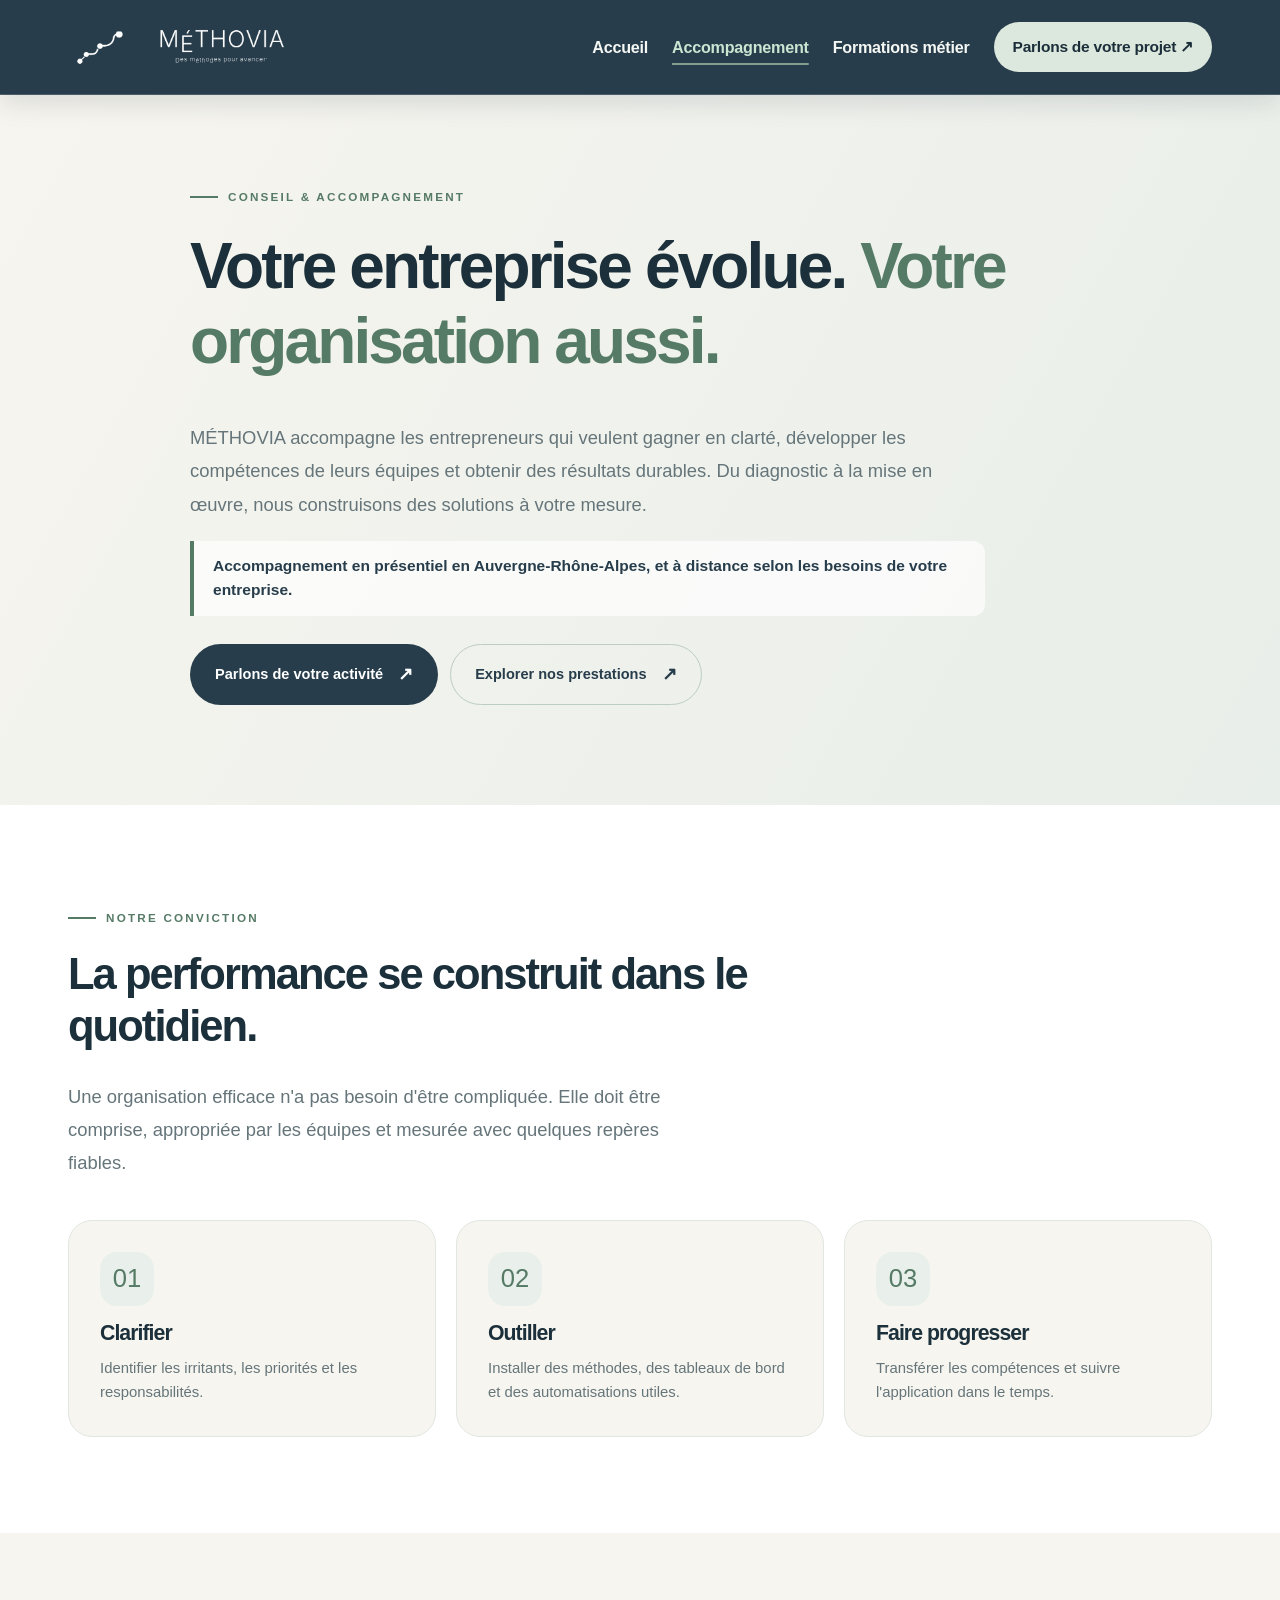
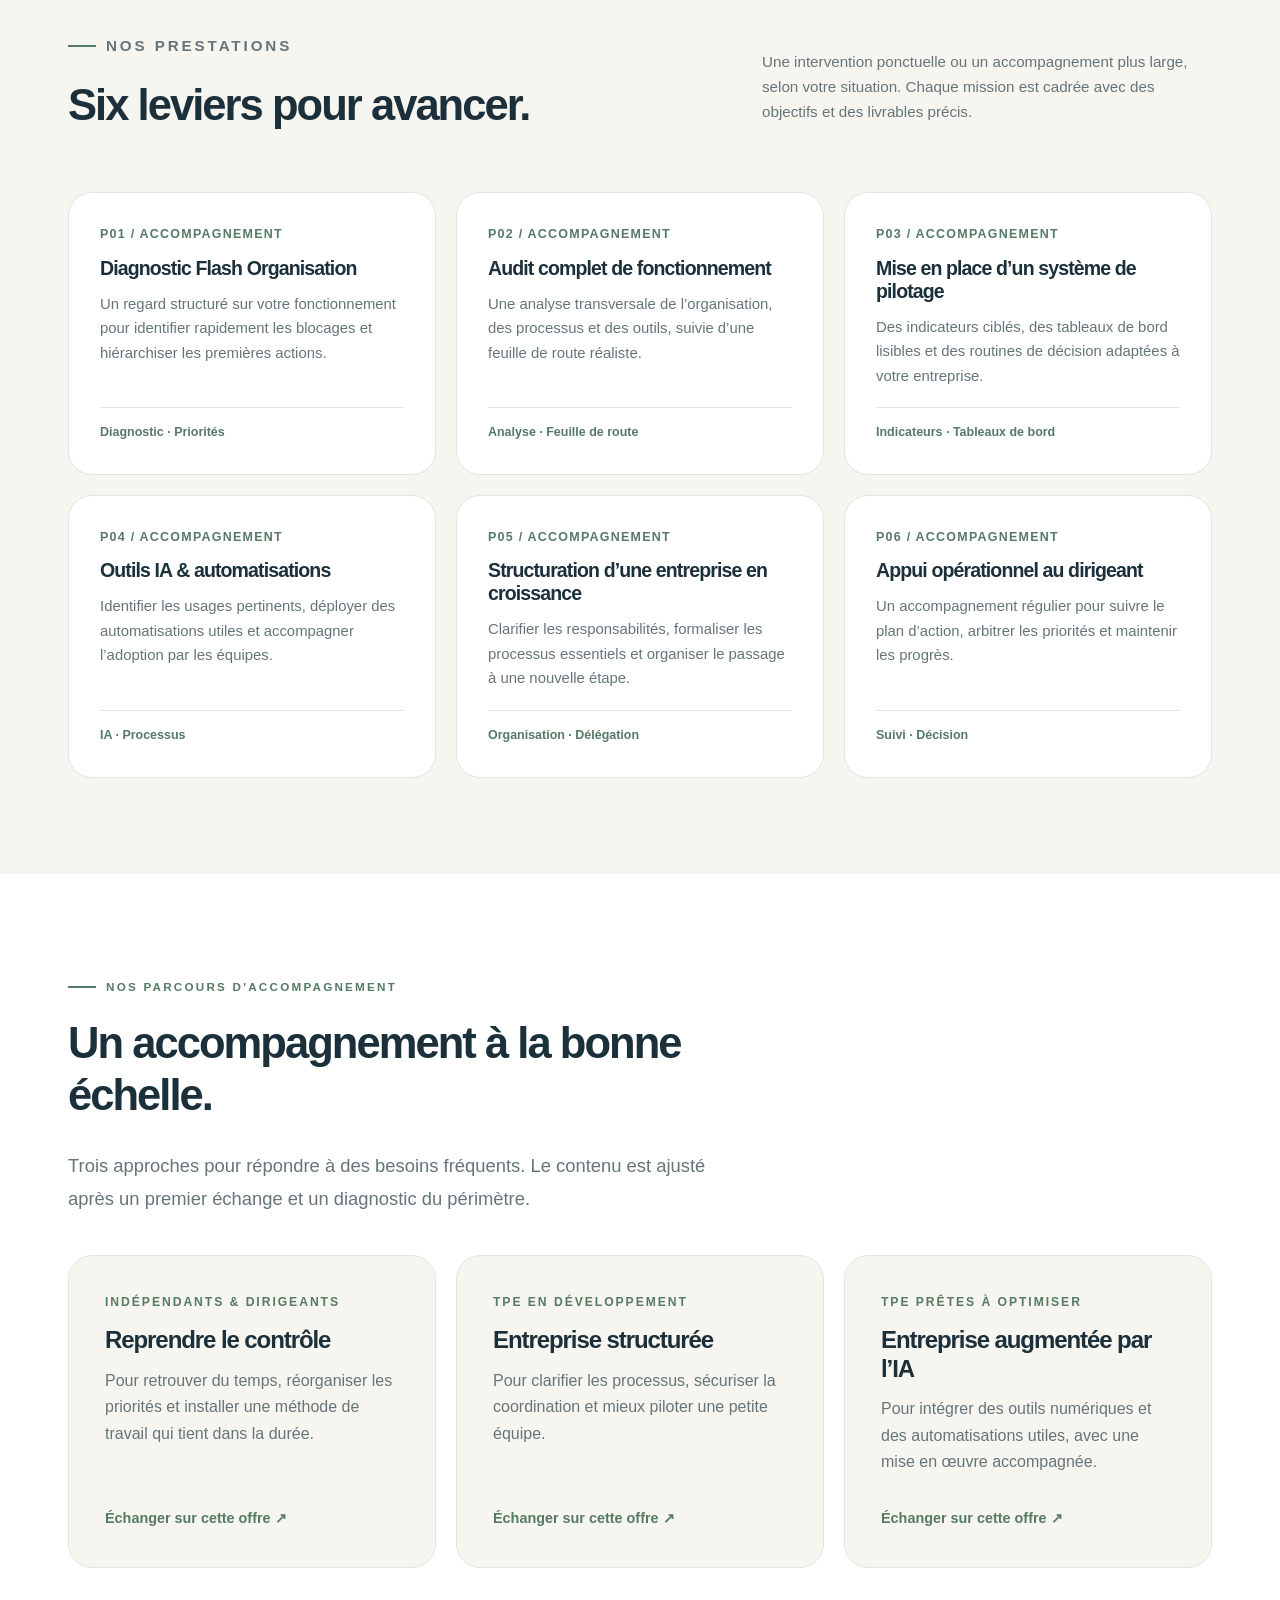
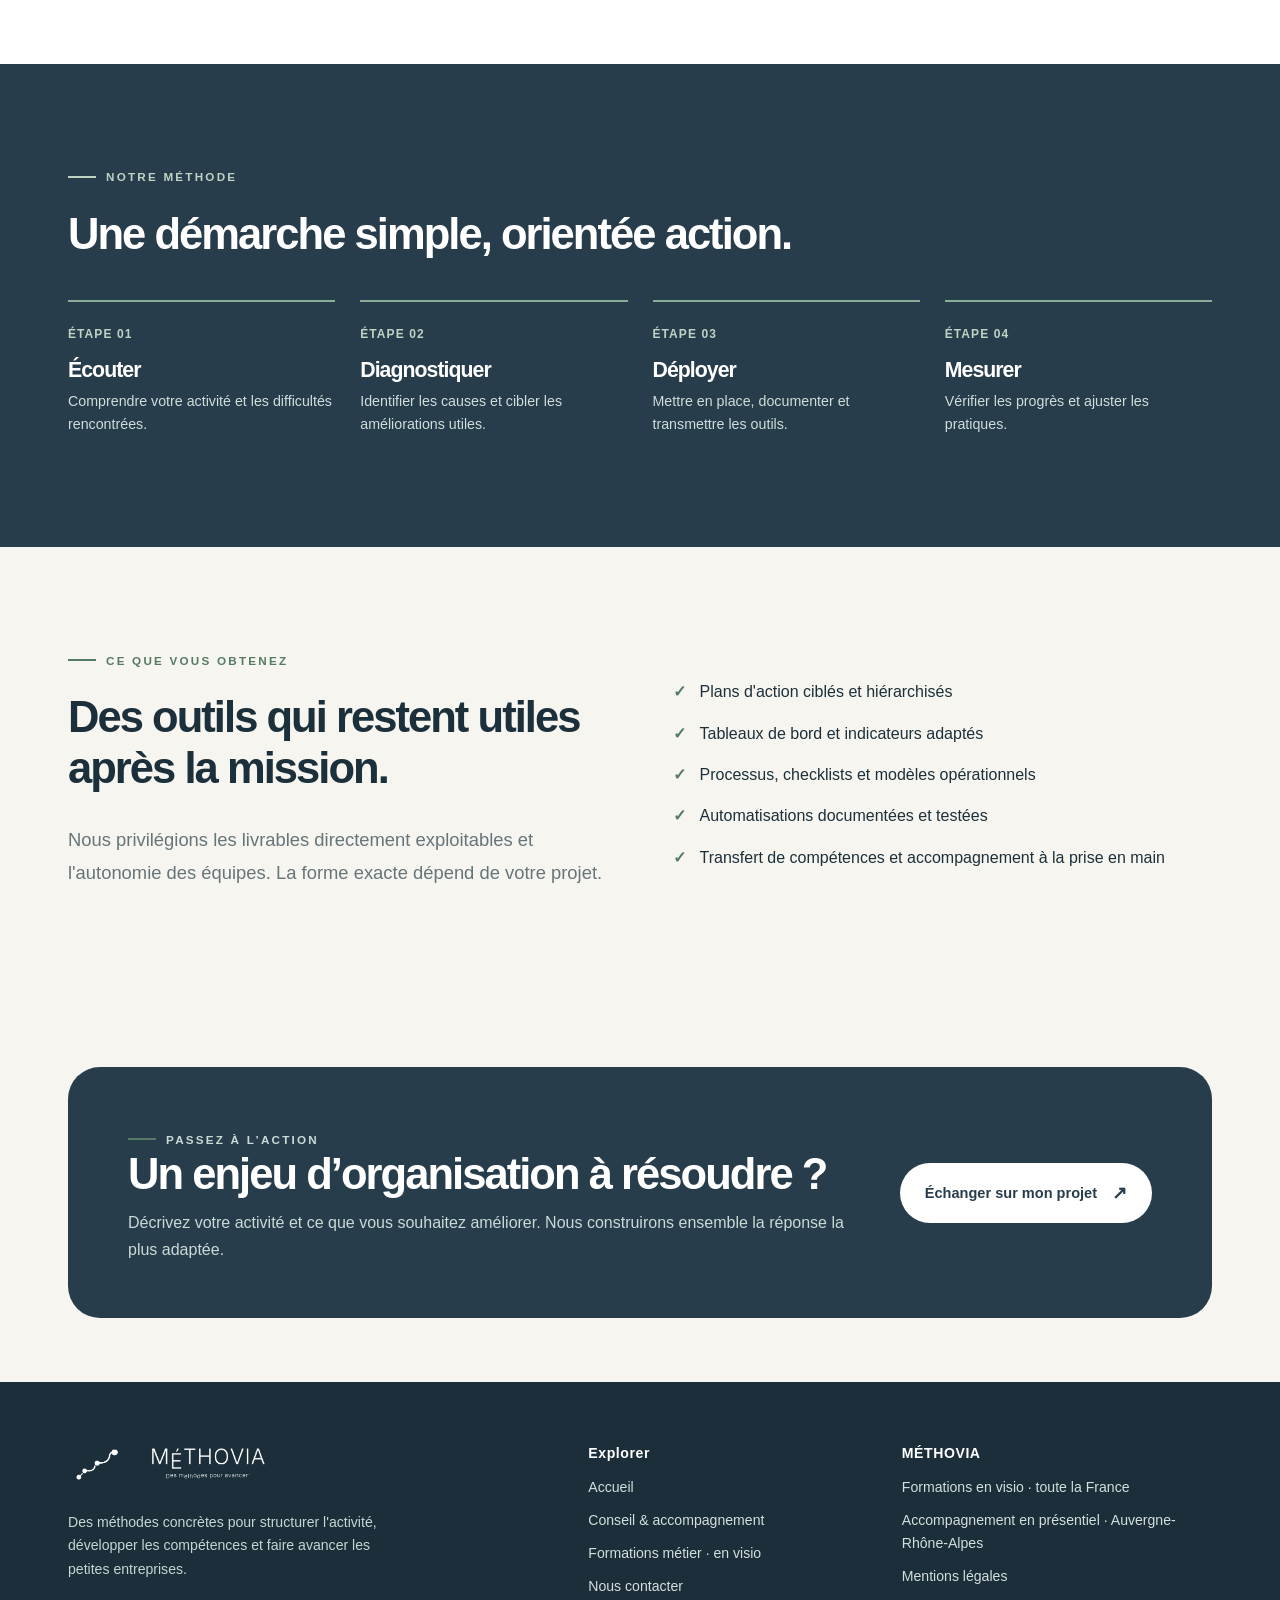
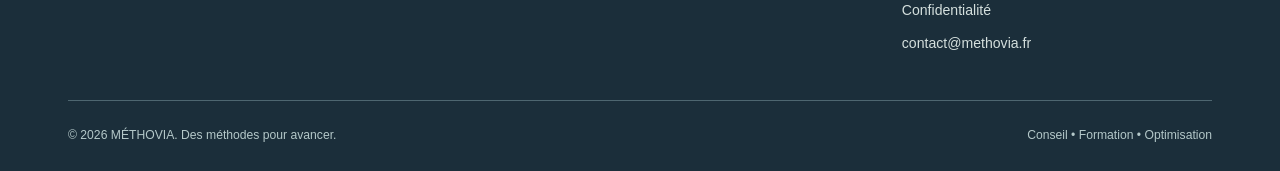
==== commit ed5f6d1e: "Prépare methovia.fr pour publication LWS : mentions légales RBI, contact, HTTPS, référencement" ====
--- a/accompagnement/index.html
+++ b/accompagnement/index.html
@@ -1,9 +1,10 @@
 <!DOCTYPE html>
-<html lang="fr"><head><meta charset="utf-8"/><meta content="width=device-width, initial-scale=1" name="viewport"/><meta content="#273D4B" name="theme-color"/><meta content="Conseil, audit d’organisation, pilotage, structuration et déploiement d’outils IA pour les indépendants et dirigeants de TPE." name="description"/><meta content="noindex,nofollow" name="robots"/><meta content="website" property="og:type"/><meta content="fr_FR" property="og:locale"/><meta content="Accompagnement des entrepreneurs | MÉTHOVIA" property="og:title"/><meta content="Conseil, audit d’organisation, pilotage, structuration et déploiement d’outils IA pour les indépendants et dirigeants de TPE." property="og:description"/><link href="/assets/favicon-64.png" rel="icon" sizes="64x64" type="image/png"/><link href="/assets/favicon-192.png" rel="apple-touch-icon"/><link href="/assets/style.css" rel="stylesheet"/><script defer="" src="/assets/main.js"></script><title>Accompagnement des entrepreneurs | MÉTHOVIA</title></head><body><a class="skip" href="#contenu">Aller au contenu</a><header class="site-header"><div class="container header-inner"><a aria-label="MÉTHOVIA — Accueil" class="brand" href="/"><img alt="MÉTHOVIA — Des méthodes pour avancer" height="51" src="/assets/logo-blanc.png" width="220"/></a><button aria-controls="navigation" aria-expanded="false" aria-label="Ouvrir la navigation" class="menu-toggle" data-menu-toggle="" type="button">☰ Menu</button><nav aria-label="Navigation principale" class="nav" data-main-nav="" data-open="false" id="navigation"><a href="/">Accueil</a><a aria-current="page" href="/accompagnement/">Accompagnement</a><a href="/formations-immobilieres/">Formations métier</a><a class="nav-cta" href="/contact/">Parlons de votre projet ↗</a></nav></div></header><main id="contenu">
-<section class="page-hero"><div class="container page-hero-inner"><p class="eyebrow">Conseil &amp; accompagnement</p><h1>Votre entreprise évolue. <em>Votre organisation aussi.</em></h1><p class="lead">MÉTHOVIA accompagne les entrepreneurs qui veulent gagner en clarté, développer les compétences de leurs équipes et obtenir des résultats durables. Du diagnostic à la mise en œuvre, nous construisons des solutions à votre mesure.</p><p class="modality-line">Accompagnement en présentiel en Auvergne-Rhône-Alpes, et à distance selon les besoins de votre entreprise.</p><div class="hero-actions"><a class="btn btn-primary btn-arrow" href="/contact/">Parlons de votre activité</a><a class="btn btn-outline btn-arrow" href="#prestations">Explorer nos prestations</a></div></div></section>
+
+<html lang="fr"><head><meta charset="utf-8"/><meta content="width=device-width, initial-scale=1" name="viewport"/><meta content="#273D4B" name="theme-color"/><meta content="Audit, organisation, pilotage, automatisation et accompagnement des indépendants, TPE et PME en Auvergne-Rhône-Alpes et à distance selon le projet." name="description"/><meta content="index,follow,max-image-preview:large" name="robots"/><meta content="website" property="og:type"/><meta content="fr_FR" property="og:locale"/><meta content="Conseil et accompagnement des entrepreneurs | MÉTHOVIA" property="og:title"/><meta content="Audit, organisation, pilotage, automatisation et accompagnement des indépendants, TPE et PME en Auvergne-Rhône-Alpes et à distance selon le projet." property="og:description"/><link href="../assets/favicon-64.png" rel="icon" sizes="64x64" type="image/png"/><link href="../assets/favicon-192.png" rel="apple-touch-icon"/><link href="../assets/style.css" rel="stylesheet"/><script defer="" src="../assets/main.js"></script><title>Conseil et accompagnement des entrepreneurs | MÉTHOVIA</title><meta content="https://methovia.fr/accompagnement/" property="og:url"/><meta content="https://methovia.fr/assets/methovia-social.jpg" property="og:image"/><meta content="1200" property="og:image:width"/><meta content="630" property="og:image:height"/><meta content="summary_large_image" name="twitter:card"/><link href="https://methovia.fr/accompagnement/" rel="canonical"/></head><body><a class="skip" href="#contenu">Aller au contenu</a><header class="site-header"><div class="container header-inner"><a aria-label="MÉTHOVIA — Accueil" class="brand" href="../index.html"><img alt="MÉTHOVIA — Des méthodes pour avancer" height="51" src="../assets/logo-blanc.png" width="220"/></a><button aria-controls="navigation" aria-expanded="false" aria-label="Ouvrir la navigation" class="menu-toggle" data-menu-toggle="" type="button">☰ Menu</button><nav aria-label="Navigation principale" class="nav" data-main-nav="" data-open="false" id="navigation"><a href="../index.html">Accueil</a><a aria-current="page" href="index.html">Accompagnement</a><a href="../formations-immobilieres/index.html">Formations métier</a><a class="nav-cta" href="../contact/index.html">Parlons de votre projet ↗</a></nav></div></header><main id="contenu">
+<section class="page-hero"><div class="container page-hero-inner"><p class="eyebrow">Conseil &amp; accompagnement</p><h1>Votre entreprise évolue. <em>Votre organisation aussi.</em></h1><p class="lead">MÉTHOVIA accompagne les entrepreneurs qui veulent gagner en clarté, développer les compétences de leurs équipes et obtenir des résultats durables. Du diagnostic à la mise en œuvre, nous construisons des solutions à votre mesure.</p><p class="modality-line">Accompagnement en présentiel en Auvergne-Rhône-Alpes, et à distance selon les besoins de votre entreprise.</p><div class="hero-actions"><a class="btn btn-primary btn-arrow" href="../contact/index.html">Parlons de votre activité</a><a class="btn btn-outline btn-arrow" href="#prestations">Explorer nos prestations</a></div></div></section>
 <section class="section section-light"><div class="container"><div class="intro"><p class="eyebrow">Notre conviction</p><h2>La performance se construit dans le quotidien.</h2><p class="lead">Une organisation efficace n'a pas besoin d'être compliquée. Elle doit être comprise, appropriée par les équipes et mesurée avec quelques repères fiables.</p></div><div class="grid3"><div class="panel panel-soft"><div class="symbol">01</div><h3>Clarifier</h3><p>Identifier les irritants, les priorités et les responsabilités.</p></div><div class="panel panel-soft"><div class="symbol">02</div><h3>Outiller</h3><p>Installer des méthodes, des tableaux de bord et des automatisations utiles.</p></div><div class="panel panel-soft"><div class="symbol">03</div><h3>Faire progresser</h3><p>Transférer les compétences et suivre l'application dans le temps.</p></div></div></div></section>
 <section class="section" id="prestations"><div class="container"><div class="divider-heading"><div><p class="eyebrow">Nos prestations</p><h2>Six leviers pour avancer.</h2></div><p>Une intervention ponctuelle ou un accompagnement plus large, selon votre situation. Chaque mission est cadrée avec des objectifs et des livrables précis.</p></div><div class="grid3"><article class="panel module"><span class="number">P01 / ACCOMPAGNEMENT</span><h3>Diagnostic Flash Organisation</h3><p>Un regard structuré sur votre fonctionnement pour identifier rapidement les blocages et hiérarchiser les premières actions.</p><div class="meta">Diagnostic · Priorités</div></article><article class="panel module"><span class="number">P02 / ACCOMPAGNEMENT</span><h3>Audit complet de fonctionnement</h3><p>Une analyse transversale de l’organisation, des processus et des outils, suivie d’une feuille de route réaliste.</p><div class="meta">Analyse · Feuille de route</div></article><article class="panel module"><span class="number">P03 / ACCOMPAGNEMENT</span><h3>Mise en place d’un système de pilotage</h3><p>Des indicateurs ciblés, des tableaux de bord lisibles et des routines de décision adaptées à votre entreprise.</p><div class="meta">Indicateurs · Tableaux de bord</div></article><article class="panel module"><span class="number">P04 / ACCOMPAGNEMENT</span><h3>Outils IA &amp; automatisations</h3><p>Identifier les usages pertinents, déployer des automatisations utiles et accompagner l’adoption par les équipes.</p><div class="meta">IA · Processus</div></article><article class="panel module"><span class="number">P05 / ACCOMPAGNEMENT</span><h3>Structuration d’une entreprise en croissance</h3><p>Clarifier les responsabilités, formaliser les processus essentiels et organiser le passage à une nouvelle étape.</p><div class="meta">Organisation · Délégation</div></article><article class="panel module"><span class="number">P06 / ACCOMPAGNEMENT</span><h3>Appui opérationnel au dirigeant</h3><p>Un accompagnement régulier pour suivre le plan d’action, arbitrer les priorités et maintenir les progrès.</p><div class="meta">Suivi · Décision</div></article></div></div></section>
-<section class="section section-light"><div class="container"><div class="intro"><p class="eyebrow">Nos parcours d'accompagnement</p><h2>Un accompagnement à la bonne échelle.</h2><p class="lead">Trois approches pour répondre à des besoins fréquents. Le contenu est ajusté après un premier échange et un diagnostic du périmètre.</p></div><div class="grid3"><div class="pack"><span class="kicker">Indépendants &amp; dirigeants</span><h3>Reprendre le contrôle</h3><p>Pour retrouver du temps, réorganiser les priorités et installer une méthode de travail qui tient dans la durée.</p><a class="link" href="/contact/">Échanger sur cette offre</a></div><div class="pack"><span class="kicker">TPE en développement</span><h3>Entreprise structurée</h3><p>Pour clarifier les processus, sécuriser la coordination et mieux piloter une petite équipe.</p><a class="link" href="/contact/">Échanger sur cette offre</a></div><div class="pack"><span class="kicker">TPE prêtes à optimiser</span><h3>Entreprise augmentée par l’IA</h3><p>Pour intégrer des outils numériques et des automatisations utiles, avec une mise en œuvre accompagnée.</p><a class="link" href="/contact/">Échanger sur cette offre</a></div></div></div></section>
+<section class="section section-light"><div class="container"><div class="intro"><p class="eyebrow">Nos parcours d'accompagnement</p><h2>Un accompagnement à la bonne échelle.</h2><p class="lead">Trois approches pour répondre à des besoins fréquents. Le contenu est ajusté après un premier échange et un diagnostic du périmètre.</p></div><div class="grid3"><div class="pack"><span class="kicker">Indépendants &amp; dirigeants</span><h3>Reprendre le contrôle</h3><p>Pour retrouver du temps, réorganiser les priorités et installer une méthode de travail qui tient dans la durée.</p><a class="link" href="../contact/index.html">Échanger sur cette offre</a></div><div class="pack"><span class="kicker">TPE en développement</span><h3>Entreprise structurée</h3><p>Pour clarifier les processus, sécuriser la coordination et mieux piloter une petite équipe.</p><a class="link" href="../contact/index.html">Échanger sur cette offre</a></div><div class="pack"><span class="kicker">TPE prêtes à optimiser</span><h3>Entreprise augmentée par l’IA</h3><p>Pour intégrer des outils numériques et des automatisations utiles, avec une mise en œuvre accompagnée.</p><a class="link" href="../contact/index.html">Échanger sur cette offre</a></div></div></div></section>
 <section class="section section-dark"><div class="container"><div class="intro"><p class="eyebrow">Notre méthode</p><h2>Une démarche simple, orientée action.</h2></div><div class="steps"><div class="step"><div class="stepn">ÉTAPE 01</div><h3>Écouter</h3><p>Comprendre votre activité et les difficultés rencontrées.</p></div><div class="step"><div class="stepn">ÉTAPE 02</div><h3>Diagnostiquer</h3><p>Identifier les causes et cibler les améliorations utiles.</p></div><div class="step"><div class="stepn">ÉTAPE 03</div><h3>Déployer</h3><p>Mettre en place, documenter et transmettre les outils.</p></div><div class="step"><div class="stepn">ÉTAPE 04</div><h3>Mesurer</h3><p>Vérifier les progrès et ajuster les pratiques.</p></div></div></div></section>
 <section class="section"><div class="container grid2" style="align-items:center;gap:65px"><div><p class="eyebrow">Ce que vous obtenez</p><h2>Des outils qui restent utiles après la mission.</h2><p class="lead">Nous privilégions les livrables directement exploitables et l'autonomie des équipes. La forme exacte dépend de votre projet.</p></div><ul class="check-list"><li>Plans d'action ciblés et hiérarchisés</li><li>Tableaux de bord et indicateurs adaptés</li><li>Processus, checklists et modèles opérationnels</li><li>Automatisations documentées et testées</li><li>Transfert de compétences et accompagnement à la prise en main</li></ul></div></section>
-<section class="section-tight"><div class="container"><div class="cta-block"><div><p class="eyebrow">Passez à l’action</p><h2>Un enjeu d’organisation à résoudre ?</h2><p>Décrivez votre activité et ce que vous souhaitez améliorer. Nous construirons ensemble la réponse la plus adaptée.</p></div><a class="btn btn-white btn-arrow" href="/contact/">Échanger sur mon projet</a></div></div></section></main><footer class="footer"><div class="container"><div class="footer-grid"><div><a aria-label="Retour à l'accueil" href="/"><img alt="MÉTHOVIA" class="footer-brand" src="/assets/logo-blanc.png"/></a><p>Des méthodes concrètes pour structurer l'activité, développer les compétences et faire avancer les petites entreprises.</p></div><div><h4>Explorer</h4><div class="footer-links"><a href="/">Accueil</a><a href="/accompagnement/">Conseil &amp; accompagnement</a><a href="/formations-immobilieres/">Formations métier · en visio</a><a href="/contact/">Nous contacter</a></div></div><div><h4>MÉTHOVIA</h4><div class="footer-links"><span>Formations en visio · toute la France</span><span>Accompagnement en présentiel · Auvergne-Rhône-Alpes</span><a href="/mentions-legales/">Mentions légales</a><a href="/confidentialite/">Confidentialité</a></div></div></div><div class="footer-bottom"><span>© <span data-year="">2026</span> MÉTHOVIA. Des méthodes pour avancer.</span><span>Conseil • Formation • Optimisation</span></div></div></footer></body></html>+<section class="section-tight"><div class="container"><div class="cta-block"><div><p class="eyebrow">Passez à l’action</p><h2>Un enjeu d’organisation à résoudre ?</h2><p>Décrivez votre activité et ce que vous souhaitez améliorer. Nous construirons ensemble la réponse la plus adaptée.</p></div><a class="btn btn-white btn-arrow" href="../contact/index.html">Échanger sur mon projet</a></div></div></section></main><footer class="footer"><div class="container"><div class="footer-grid"><div><a aria-label="Retour à l'accueil" href="../index.html"><img alt="MÉTHOVIA" class="footer-brand" src="../assets/logo-blanc.png"/></a><p>Des méthodes concrètes pour structurer l'activité, développer les compétences et faire avancer les petites entreprises.</p></div><div><h4>Explorer</h4><div class="footer-links"><a href="../index.html">Accueil</a><a href="index.html">Conseil &amp; accompagnement</a><a href="../formations-immobilieres/index.html">Formations métier · en visio</a><a href="../contact/index.html">Nous contacter</a></div></div><div><h4>MÉTHOVIA</h4><div class="footer-links"><span>Formations en visio · toute la France</span><span>Accompagnement en présentiel · Auvergne-Rhône-Alpes</span><a href="../mentions-legales/index.html">Mentions légales</a><a href="../confidentialite/index.html">Confidentialité</a><a href="mailto:contact@methovia.fr">contact@methovia.fr</a></div></div></div><div class="footer-bottom"><span>© <span data-year="">2026</span> MÉTHOVIA. Des méthodes pour avancer.</span><span>Conseil • Formation • Optimisation</span></div></div></footer></body></html>
--- a/assets/style.css
+++ b/assets/style.css
@@ -20,7 +20,7 @@
 .home-page .intro>.eyebrow:before,.home-page #fondateur .eyebrow:before{width:32px;height:3px;background:var(--sage-dark)}
 .hero-grid{grid-template-columns:1.05fr .95fr;gap:40px}
 .hero-photo{position:relative;min-height:540px;border-radius:34px;overflow:hidden;box-shadow:0 28px 70px rgba(39,61,75,.16);background:#e2e5dc}
-.hero-photo img{width:100%;height:540px;object-fit:cover;object-position:65% center;display:block}
+.hero-photo img{width:100%;height:540px;object-fit:cover;object-position:right center;display:block}
 .hero-photo:after{content:'';pointer-events:none;position:absolute;inset:0;background:linear-gradient(20deg,rgba(23,45,57,.40) 0%,transparent 39%)}
 .hero-photo-arc{position:absolute;border:2px solid rgba(255,255,255,.82);width:145%;height:145%;border-radius:50%;left:-66%;top:-23%;pointer-events:none;z-index:1}
 .hero-photo-note{position:absolute;z-index:2;left:25px;bottom:24px;max-width:250px;border-radius:16px;color:#fff;background:rgba(39,61,75,.87);padding:15px 19px;font-weight:700;line-height:1.4;backdrop-filter:blur(8px)}
@@ -36,10 +36,18 @@
 .modality-line{font-size:.97rem;font-weight:650;line-height:1.6;max-width:795px;padding:13px 19px;border-left:4px solid var(--sage-dark);background:rgba(255,255,255,.69);border-radius:0 12px 12px 0;margin:20px 0 22px;color:var(--navy)}
 .contact-intervention{background:#edf2ee;padding:16px 19px;border-radius:13px;border-left:4px solid var(--sage-dark);color:var(--ink)!important;line-height:1.75}
 @media(max-width:1000px){.site-header .brand img{width:196px}.nav{gap:13px}.nav a{font-size:.9rem}.nav .nav-cta{font-size:.88rem;padding:11px 14px}.hero-photo,.hero-photo img{min-height:480px;height:480px}.value-ribbon-item{padding:5px 12px}}
-@media(max-width:760px){.header-inner{height:76px}.site-header .brand img{width:186px}.nav{top:76px;background:var(--navy);border-bottom:1px solid rgba(255,255,255,.15);box-shadow:0 18px 25px rgba(25,44,52,.16)}.nav a{color:#fff;font-size:1rem}.nav .nav-cta{background:#dce8dd;color:var(--navy);font-size:1rem}.hero-grid{grid-template-columns:1fr}.hero-photo{min-height:345px}.hero-photo img{height:345px;min-height:345px;object-position:65% center}.hero-photo-note{font-size:.83rem}.value-ribbon-inner{grid-template-columns:repeat(2,minmax(0,1fr));gap:6px 0;padding:18px 0}.value-ribbon-item:nth-child(2){border-right:0}.value-ribbon-item:nth-child(3){padding-left:0}.home-page .intro>.eyebrow,.home-page #fondateur .eyebrow{font-size:1.08rem}}
+@media(max-width:760px){.header-inner{height:76px}.site-header .brand img{width:186px}.nav{top:76px;background:var(--navy);border-bottom:1px solid rgba(255,255,255,.15);box-shadow:0 18px 25px rgba(25,44,52,.16)}.nav a{color:#fff;font-size:1rem}.nav .nav-cta{background:#dce8dd;color:var(--navy);font-size:1rem}.hero-grid{grid-template-columns:1fr}.hero-photo{min-height:345px}.hero-photo img{height:345px;min-height:345px;object-position:right center}.hero-photo-note{font-size:.83rem}.value-ribbon-inner{grid-template-columns:repeat(2,minmax(0,1fr));gap:6px 0;padding:18px 0}.value-ribbon-item:nth-child(2){border-right:0}.value-ribbon-item:nth-child(3){padding-left:0}.home-page .intro>.eyebrow,.home-page #fondateur .eyebrow{font-size:1.08rem}}
 @media(max-width:450px){.site-header .brand img{width:174px}.hero-photo{min-height:290px}.hero-photo img{height:290px;min-height:290px}.hero-photo-note{left:14px;bottom:15px;font-size:.74rem;padding:11px 14px}.value-ribbon-icon{min-width:20px;font-size:1.3rem}.value-ribbon-item{gap:9px;padding:8px!important}.value-ribbon-labels strong{font-size:.8rem}.value-ribbon-labels small{font-size:.68rem}.home-page .intro>.eyebrow,.home-page #fondateur .eyebrow{font-size:1.14rem}}
 
 /* Illustrations discrètes : conseil en présentiel et formations en visio */
 .offer-photo{float:right;object-fit:cover;object-position:50% 42%;width:142px;height:176px;border-radius:19px;margin:0 0 16px 22px;box-shadow:0 8px 22px rgba(23,45,57,.10)}
 #notre-offre .panel{display:flow-root}
 @media(max-width:450px){.offer-photo{width:108px;height:152px;margin-left:15px}}
+
+/* Contact public sur hébergement HTML : e-mail préparé localement, sans serveur. */
+.contact-email-info{margin-top:23px;padding:18px 20px;border-radius:16px;background:#eaf0eb;border:1px solid #ceddd2;color:#273d4b;font-size:.9rem;line-height:1.7}
+.contact-email-info p{margin:0 0 12px}
+.contact-email-info p:last-child{margin-bottom:0}
+.contact-email-info a{color:#285945;font-weight:760;text-decoration:underline;text-underline-offset:3px}
+.email-feedback{margin-top:15px;border-left:3px solid #557a65;padding:12px 15px;background:white;border-radius:0 10px 10px 0}
+.mini-confidentialite{font-size:.83rem}
